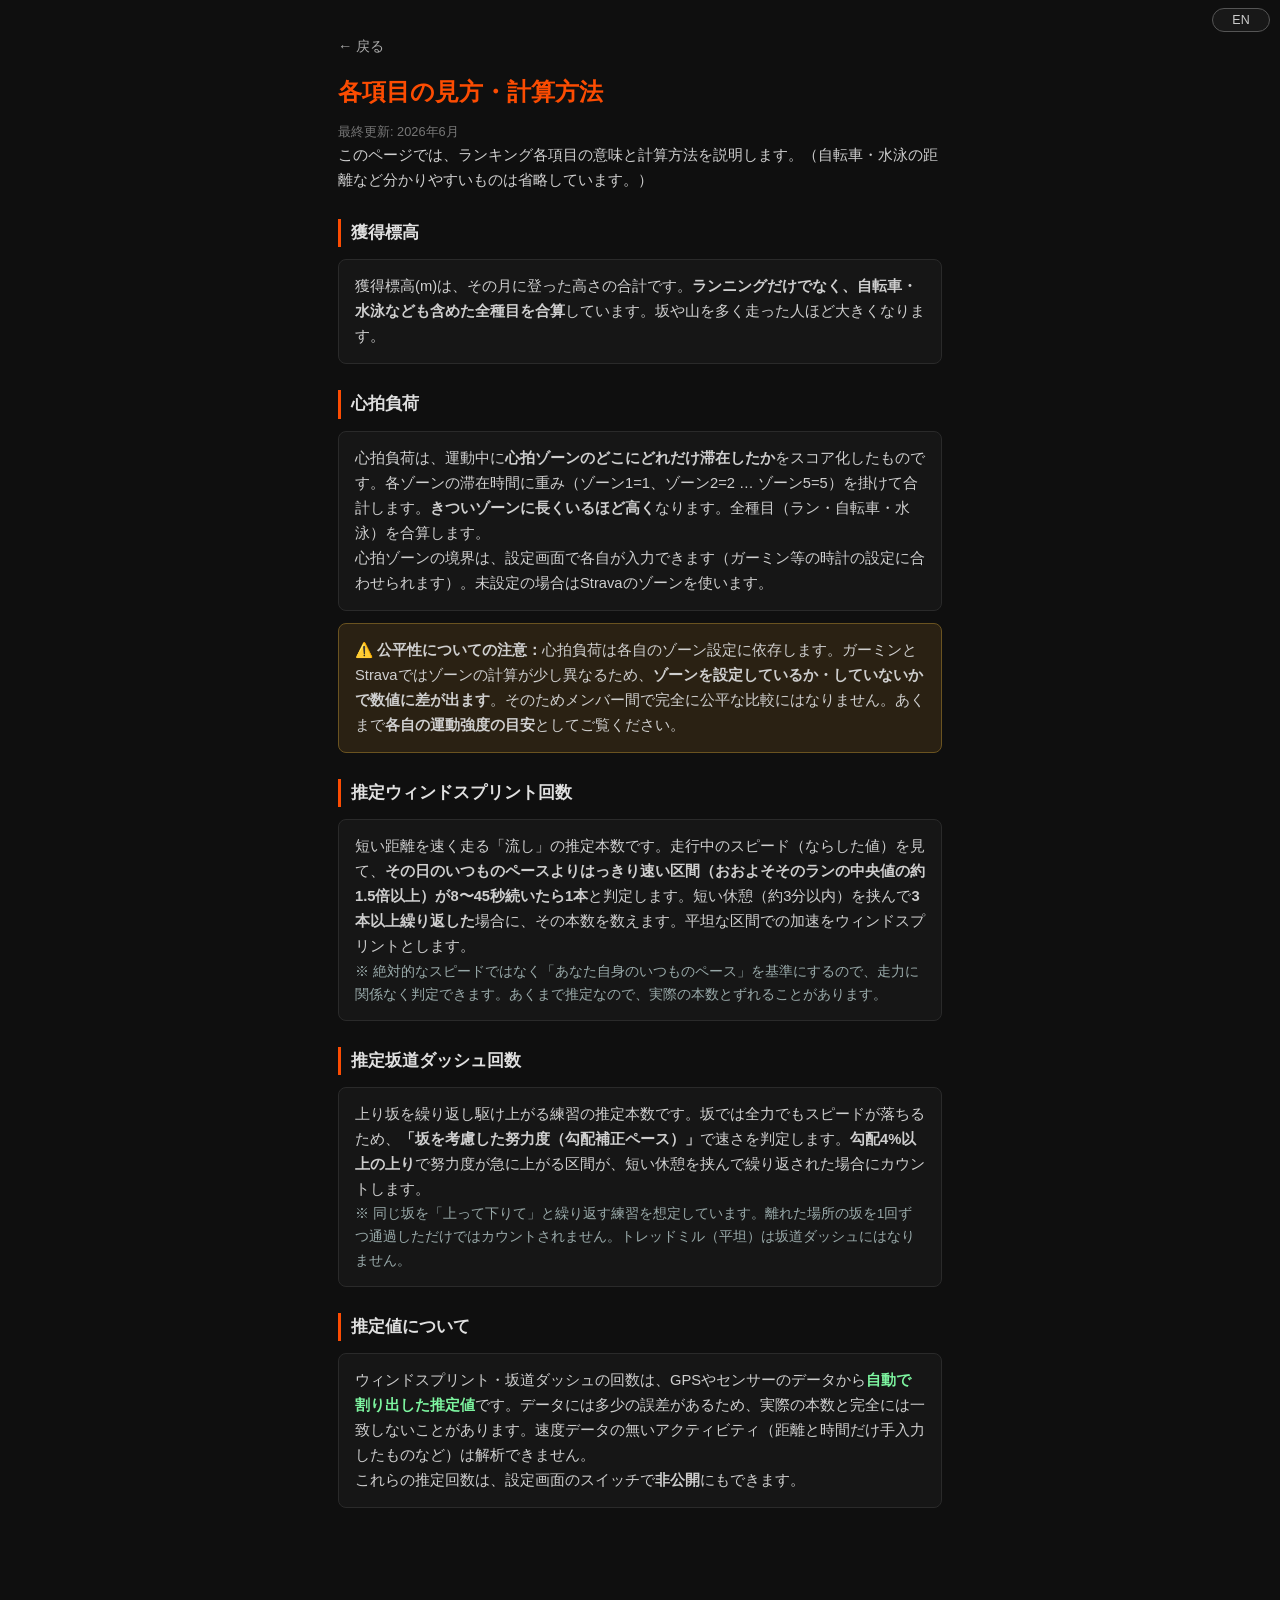
==== guide.html @ 1117c27f "各項目の説明ページ(guide.html)を追加・ランキング下にリンク設置 - guide.html新規: 獲得標高(自転車込み)/心拍負荷(計算法・ゾーン設定による差と公平性の注意)/推定WS回数・" ====
<!DOCTYPE html>
<html lang="ja">
<head>
  <meta charset="UTF-8">
  <meta name="viewport" content="width=device-width, initial-scale=1.0">
  <title>各項目の見方・計算方法 - Liberty Team Ranking</title>
  <link rel="stylesheet" href="style.css">
  <style>
    .guide-page { max-width: 640px; margin: 32px auto; padding: 0 18px 80px; line-height: 1.7; }
    .guide-page h2 { color: #fc4c02; margin-bottom: 8px; }
    .guide-page h3 { color: #e0e0e0; margin: 26px 0 8px; font-size: 1.05rem; border-left: 3px solid #fc4c02; padding-left: 10px; }
    .guide-page p, .guide-page li { color: #cfcfcf; font-size: 0.92rem; }
    .guide-page ul { margin: 6px 0 6px 20px; }
    .guide-page li { margin: 4px 0; }
    .guide-page .good { color: #7df5a0; font-weight: 600; }
    .guide-page .note { color: #9aa; font-size: 0.85rem; }
    .guide-page .box { background: #161616; border: 1px solid #2a2a2a; border-radius: 8px; padding: 14px 16px; margin: 12px 0; }
    .guide-page .warn { background: #2a2113; border: 1px solid #6a5320; border-radius: 8px; padding: 14px 16px; margin: 12px 0; color: #f5d98a; }
    .guide-page a { color: #fc4c02; }
    .guide-page .updated { color: #777; font-size: 0.8rem; margin-top: 6px; }
  </style>
</head>
<body>
  <button id="langToggle" class="lang-toggle">EN</button>
  <div class="guide-page">
    <button class="back-btn" onclick="history.back()" data-i18n="back">← 戻る</button>
    <h2 data-i18n="title">各項目の見方・計算方法</h2>
    <p class="updated" data-i18n="updated">最終更新: 2026年6月</p>
    <p data-i18n="intro">このページでは、ランキング各項目の意味と計算方法を説明します。（自転車・水泳の距離など分かりやすいものは省略しています。）</p>

    <h3 data-i18n="s1.title">獲得標高</h3>
    <div class="box">
      <p data-i18n="s1.p">獲得標高(m)は、その月に登った高さの合計です。<b>ランニングだけでなく、自転車・水泳なども含めた全種目を合算</b>しています。坂や山を多く走った人ほど大きくなります。</p>
    </div>

    <h3 data-i18n="s2.title">心拍負荷</h3>
    <div class="box">
      <p data-i18n="s2.p">心拍負荷は、運動中に<b>心拍ゾーンのどこにどれだけ滞在したか</b>をスコア化したものです。各ゾーンの滞在時間に重み（ゾーン1=1、ゾーン2=2 … ゾーン5=5）を掛けて合計します。<b>きついゾーンに長くいるほど高く</b>なります。全種目（ラン・自転車・水泳）を合算します。</p>
      <p data-i18n="s2.zone">心拍ゾーンの境界は、設定画面で各自が入力できます（ガーミン等の時計の設定に合わせられます）。未設定の場合はStravaのゾーンを使います。</p>
    </div>
    <div class="warn">
      <p data-i18n="s2.warn"><b>⚠️ 公平性についての注意：</b>心拍負荷は各自のゾーン設定に依存します。ガーミンとStravaではゾーンの計算が少し異なるため、<b>ゾーンを設定しているか・していないかで数値に差が出ます</b>。そのためメンバー間で完全に公平な比較にはなりません。あくまで<b>各自の運動強度の目安</b>としてご覧ください。</p>
    </div>

    <h3 data-i18n="s3.title">推定ウィンドスプリント回数</h3>
    <div class="box">
      <p data-i18n="s3.p">短い距離を速く走る「流し」の推定本数です。走行中のスピード（ならした値）を見て、<b>その日のいつものペースよりはっきり速い区間（おおよそそのランの中央値の約1.5倍以上）が8〜45秒続いたら1本</b>と判定します。短い休憩（約3分以内）を挟んで<b>3本以上繰り返した</b>場合に、その本数を数えます。平坦な区間での加速をウィンドスプリントとします。</p>
      <p class="note" data-i18n="s3.note">※ 絶対的なスピードではなく「あなた自身のいつものペース」を基準にするので、走力に関係なく判定できます。あくまで推定なので、実際の本数とずれることがあります。</p>
    </div>

    <h3 data-i18n="s4.title">推定坂道ダッシュ回数</h3>
    <div class="box">
      <p data-i18n="s4.p">上り坂を繰り返し駆け上がる練習の推定本数です。坂では全力でもスピードが落ちるため、<b>「坂を考慮した努力度（勾配補正ペース）」</b>で速さを判定します。<b>勾配4%以上の上り</b>で努力度が急に上がる区間が、短い休憩を挟んで繰り返された場合にカウントします。</p>
      <p class="note" data-i18n="s4.note">※ 同じ坂を「上って下りて」と繰り返す練習を想定しています。離れた場所の坂を1回ずつ通過しただけではカウントされません。トレッドミル（平坦）は坂道ダッシュにはなりません。</p>
    </div>

    <h3 data-i18n="s5.title">推定値について</h3>
    <div class="box">
      <p data-i18n="s5.p">ウィンドスプリント・坂道ダッシュの回数は、GPSやセンサーのデータから<span class="good">自動で割り出した推定値</span>です。データには多少の誤差があるため、実際の本数と完全には一致しないことがあります。速度データの無いアクティビティ（距離と時間だけ手入力したものなど）は解析できません。</p>
      <p data-i18n="s5.privacy">これらの推定回数は、設定画面のスイッチで<b>非公開</b>にもできます。</p>
    </div>
  </div>

  <script>
    const PI18N = {
      ja: {},
      en: {
        'back': '← Back',
        'title': 'How each metric is calculated',
        'updated': 'Last updated: June 2026',
        'intro': 'This page explains what each ranking column means and how it is calculated. (Self-explanatory items such as cycling/swimming distance are omitted.)',
        's1.title': 'Elevation gain',
        's1.p': 'Elevation gain (m) is the total height climbed during the month. It is the <b>combined total of all sports — not just running, but also cycling, swimming, etc.</b> The more hills or mountains you run, the higher it gets.',
        's2.title': 'Heart-rate load',
        's2.p': 'Heart-rate load scores <b>how long you spent in each heart-rate zone</b> during exercise. Time in each zone is multiplied by a weight (Zone 1 = 1, Zone 2 = 2 … Zone 5 = 5) and summed. <b>The longer you spend in harder zones, the higher it gets.</b> All sports (run, bike, swim) are combined.',
        's2.zone': 'Each member can enter their own heart-rate zone boundaries in Settings (to match their watch, e.g. Garmin). If not set, Strava’s zones are used.',
        's2.warn': '<b>⚠️ A note on fairness:</b> Heart-rate load depends on each person’s zone settings. Garmin and Strava compute zones slightly differently, so <b>the value differs depending on whether and how someone has set their zones</b>. It is therefore not a perfectly fair comparison between members — please treat it as a <b>rough indicator of your own effort</b>.',
        's3.title': 'Estimated wind-sprint count',
        's3.p': 'An estimate of how many short fast strides ("wind sprints") you did. Looking at your (smoothed) speed during a run, <b>a burst clearly faster than your usual pace that day (about 1.5× the run’s median speed) lasting 8–45 seconds counts as one rep</b>. If 3 or more such reps are repeated with short rests (within ~3 minutes), they are counted. Bursts on flat ground count as wind sprints.',
        's3.note': '※ It uses "your own usual pace" rather than an absolute speed, so it works regardless of running level. It is only an estimate and may differ from your actual count.',
        's4.title': 'Estimated hill-dash count',
        's4.p': 'An estimate of repeated hard uphill efforts. Because speed drops on hills even at full effort, we judge intensity using a <b>"grade-adjusted effort pace"</b>. A sharp rise in effort on an <b>uphill of 4% grade or more</b>, repeated with short rests, is counted.',
        's4.note': '※ This assumes a workout where you repeat the same hill (up, then down, then up…). Passing isolated hills once each is not counted. A treadmill (flat) does not count as a hill dash.',
        's5.title': 'About the estimates',
        's5.p': 'Wind-sprint and hill-dash counts are <span class="good">estimated automatically</span> from GPS and sensor data. Because the data has some noise, they may not exactly match your real count. Activities with no speed data (e.g. runs entered manually as distance and time only) cannot be analyzed.',
        's5.privacy': 'You can also set these estimated counts to <b>private</b> with a switch in Settings.'
      }
    };
    let lang = localStorage.getItem('lang') || 'ja';
    const jaDefault = {};
    function applyLang() {
      document.documentElement.lang = lang;
      document.querySelectorAll('[data-i18n]').forEach(el => {
        const key = el.dataset.i18n;
        if (lang === 'ja') {
          if (jaDefault[key] != null) el.innerHTML = jaDefault[key];
        } else if (PI18N.en[key] != null) {
          el.innerHTML = PI18N.en[key];
        }
      });
      document.getElementById('langToggle').textContent = lang === 'ja' ? 'EN' : '日本語';
    }
    document.querySelectorAll('[data-i18n]').forEach(el => { jaDefault[el.dataset.i18n] = el.innerHTML; });
    document.getElementById('langToggle').addEventListener('click', () => {
      lang = lang === 'ja' ? 'en' : 'ja';
      localStorage.setItem('lang', lang);
      applyLang();
    });
    applyLang();
  </script>
</body>
</html>
---- style.css ----
* { box-sizing: border-box; margin: 0; padding: 0; }

body {
  font-family: -apple-system, BlinkMacSystemFont, 'Segoe UI', sans-serif;
  background: #0f0f0f;
  color: #e0e0e0;
  min-height: 100vh;
}

header {
  background: #1a1a1a;
  padding: 12px 20px;
  display: flex;
  align-items: center;
  gap: 16px;
  flex-wrap: wrap;
  border-bottom: 1px solid #333;
}

header h1 {
  font-size: 1.3rem;
  color: #fc4c02;
  white-space: nowrap;
}

header h1.site-logo {
  margin: 0;
  line-height: 0;
}

.hdr-break { display: none; }

header h1.site-logo img {
  height: 56px;
  width: auto;
  display: block;
}

.header-controls {
  display: flex;
  align-items: center;
  gap: 12px;
  flex-wrap: wrap;
  flex: 1;
}

.month-nav {
  display: flex;
  align-items: center;
  gap: 8px;
}

.month-nav button {
  background: #333;
  border: none;
  color: #e0e0e0;
  padding: 4px 10px;
  border-radius: 4px;
  cursor: pointer;
}

.month-nav button:hover { background: #555; }

#currentMonth {
  font-size: 0.95rem;
  min-width: 80px;
  text-align: center;
}

.team-filter {
  display: flex;
  gap: 6px;
  flex-wrap: wrap;
}

.filter-btn {
  background: #333;
  border: 1px solid #555;
  color: #aaa;
  padding: 4px 10px;
  border-radius: 20px;
  cursor: pointer;
  font-size: 0.8rem;
  transition: all 0.2s;
  white-space: nowrap;
}

.filter-btn:hover { border-color: #fc4c02; color: #fc4c02; }
.filter-btn.active { background: #fc4c02; border-color: #fc4c02; color: #fff; }

.icon-btn {
  background: none;
  border: none;
  font-size: 1.3rem;
  cursor: pointer;
  padding: 4px;
  margin-left: auto;
}

.login-banner {
  background: #1e3a2f;
  border: 1px solid #2d6a4f;
  padding: 12px 20px;
  display: flex;
  align-items: center;
  gap: 12px;
  flex-wrap: wrap;
}

.login-banner button {
  background: #fc4c02;
  border: none;
  color: white;
  padding: 6px 16px;
  border-radius: 4px;
  cursor: pointer;
  font-size: 0.9rem;
}

/* Strava公式「Connect with Strava」ボタン（改変禁止のため画像をそのまま使用） */
.strava-connect-btn,
.login-banner .strava-connect-btn {
  background: none;
  border: none;
  padding: 0;
  cursor: pointer;
  display: inline-flex;
}
.strava-connect-btn img { height: 48px; display: block; }

/* Powered by Strava 表記（データ表示ページに必須） */
.strava-attribution { display: flex; flex-direction: column; align-items: center; gap: 8px; padding: 20px 0 70px; }
.strava-attribution img { height: 24px; opacity: 0.85; }
.privacy-footer-link { color: #888; font-size: 0.75rem; text-decoration: none; }
.privacy-footer-link:hover { color: #fc4c02; }

/* 接続前に取得情報を提示する注意書き */
.privacy-note {
  width: 100%;
  font-size: 0.8rem;
  color: #b9d4c6;
  line-height: 1.6;
  margin-top: 6px;
}
.privacy-note.privacy-note-dark { color: #999; margin-top: 14px; max-width: 420px; }
.privacy-note b { color: #e6f3ec; }
.privacy-note.privacy-note-dark b { color: #ccc; }
.privacy-note a { color: #fc4c02; white-space: nowrap; }

.table-wrapper {
  overflow-x: auto;
  padding: 0;
}

table {
  width: 100%;
  border-collapse: collapse;
  font-size: 0.88rem;
}

thead th {
  background: #1a1a1a;
  padding: 10px 12px;
  text-align: left;
  border-bottom: 2px solid #333;
  white-space: nowrap;
  color: #aaa;
  font-weight: 600;
}

thead th.sortable { cursor: pointer; user-select: none; }
thead th.sortable:hover { color: #fc4c02; }
thead th.active { color: #fc4c02; }
thead th.num { text-align: center; }

tbody tr {
  border-bottom: 1px solid #222;
  transition: background 0.15s;
}

tbody tr:hover { background: #1c1c1c; }

tbody td {
  padding: 9px 12px;
  vertical-align: middle;
}

.rank { font-weight: 700; color: #aaa; width: 32px; }
.rank-1 { color: #ffd700; }
.rank-2 { color: #c0c0c0; }
.rank-3 { color: #cd7f32; }

.nickname {
  cursor: pointer;
  color: #fc4c02;
  font-weight: 600;
  white-space: nowrap;
}
.nickname:hover { text-decoration: underline; }

.team-badge {
  display: inline-block;
  padding: 2px 8px;
  border-radius: 10px;
  font-size: 0.72rem;
  font-weight: 600;
  white-space: nowrap;
}

.team-3SHINE { background: #3a3416; color: #f5e07d; }
.team-SKY35 { background: #16323a; color: #7de0f5; }
.team-Be4 { background: #3a1a30; color: #f57db5; }
.team-liberty { background: #3a2a1a; color: #f5c07d; }
.team-リバティースタッフ { background: #2a3a1a; color: #d4f57d; }

.num { text-align: center; font-variant-numeric: tabular-nums; }
.tc { text-align: center; }
.private { color: #555; font-style: italic; }

.loading { text-align: center; padding: 40px; color: #555; }

/* 詳細モーダル */
.modal-overlay {
  display: none;
  position: fixed;
  inset: 0;
  background: rgba(0,0,0,0.7);
  z-index: 100;
  align-items: center;
  justify-content: center;
}
.modal-overlay.open { display: flex; }

.modal {
  background: #1a1a1a;
  border: 1px solid #333;
  border-radius: 8px;
  padding: 24px;
  max-width: 700px;
  width: 95%;
  max-height: 85vh;
  overflow-y: auto;
}

.modal h2 { margin-bottom: 16px; }

.modal-close {
  float: right;
  background: none;
  border: none;
  color: #aaa;
  font-size: 1.4rem;
  cursor: pointer;
}

.tabs {
  display: flex;
  gap: 8px;
  margin-bottom: 16px;
}

.tab-btn {
  background: #333;
  border: none;
  color: #aaa;
  padding: 6px 16px;
  border-radius: 4px;
  cursor: pointer;
}
.tab-btn.active { background: #fc4c02; color: #fff; }

.chart-tooltip {
  display: none;
  font-size: 0.8rem;
  margin-bottom: 10px;
  padding: 8px 10px;
  background: #111;
  border: 1px solid #333;
  border-radius: 4px;
  line-height: 1.6;
}
.chart-tooltip.show { display: block; }
.chart-tooltip .tz { display: inline-block; margin-right: 10px; font-weight: 600; }

.chart-container {
  display: flex;
  flex-direction: column;
  gap: 4px;
}

.chart-row {
  display: flex;
  align-items: center;
  gap: 8px;
  font-size: 0.8rem;
}

.chart-label { width: 52px; text-align: right; color: #aaa; }

.chart-bar-wrap {
  flex: 1;
  height: 22px;
  background: #111;
  border-radius: 3px;
  overflow: hidden;
  display: flex;
}

.bar-z1 { background: #2563eb; }
.bar-z2 { background: #0ea5e9; }
.bar-z3 { background: #22c55e; }
.bar-z4 { background: #f97316; }
.bar-z5 { background: #ef4444; }

.chart-value { width: 48px; color: #aaa; font-size: 0.8rem; }

/* 設定ページ */
.settings-container {
  max-width: 520px;
  margin: 32px auto;
  padding: 0 16px;
}

.settings-container h2 {
  margin-bottom: 20px;
  color: #fc4c02;
}

.form-group {
  margin-bottom: 16px;
}

.form-group label {
  display: block;
  margin-bottom: 6px;
  color: #aaa;
  font-size: 0.9rem;
}

.form-group input[type="text"],
.form-group input[type="number"],
.form-group select,
.form-group textarea {
  width: 100%;
  background: #222;
  border: 1px solid #444;
  color: #e0e0e0;
  padding: 8px 12px;
  border-radius: 4px;
  font-size: 0.95rem;
}

.form-group textarea { min-height: 70px; resize: vertical; }

.form-group input[type="text"]:focus,
.form-group input[type="number"]:focus,
.form-group select:focus,
.form-group textarea:focus {
  outline: none;
  border-color: #fc4c02;
}

.toggle-row {
  display: flex;
  justify-content: space-between;
  align-items: center;
  padding: 10px 0;
  border-bottom: 1px solid #222;
}

.toggle-label { font-size: 0.9rem; }

.toggle {
  position: relative;
  width: 44px;
  height: 24px;
}

.toggle input { opacity: 0; width: 0; height: 0; }

.toggle-slider {
  position: absolute;
  inset: 0;
  background: #444;
  border-radius: 24px;
  cursor: pointer;
  transition: 0.2s;
}

.toggle-slider:before {
  content: '';
  position: absolute;
  left: 3px;
  top: 3px;
  width: 18px;
  height: 18px;
  background: white;
  border-radius: 50%;
  transition: 0.2s;
}

.toggle input:checked + .toggle-slider { background: #fc4c02; }
.toggle input:checked + .toggle-slider:before { transform: translateX(20px); }
.toggle input:disabled + .toggle-slider { opacity: 0.4; cursor: not-allowed; }

.section-title {
  color: #aaa;
  font-size: 0.8rem;
  text-transform: uppercase;
  letter-spacing: 0.05em;
  margin: 24px 0 8px;
}

.save-btn {
  background: #fc4c02;
  border: none;
  color: white;
  padding: 10px 32px;
  border-radius: 4px;
  cursor: pointer;
  font-size: 1rem;
  margin-top: 24px;
  width: 100%;
}

.save-btn:hover { background: #e04400; }

.back-btn {
  background: none;
  border: none;
  color: #aaa;
  cursor: pointer;
  font-size: 0.9rem;
  margin-bottom: 16px;
  padding: 0;
}
.back-btn:hover { color: #e0e0e0; }

.logout-btn {
  background: none;
  border: 1px solid #555;
  color: #aaa;
  padding: 8px 22px;
  border-radius: 4px;
  cursor: pointer;
  font-size: 0.9rem;
}
.logout-btn:hover { border-color: #f57d7d; color: #f57d7d; }

.withdraw-btn {
  background: none;
  border: 1px solid #6a2d2d;
  color: #f57d7d;
  padding: 9px 22px;
  border-radius: 4px;
  cursor: pointer;
  font-size: 0.9rem;
}
.withdraw-btn:hover { background: #3a1a1a; border-color: #f57d7d; }
.withdraw-btn:disabled { opacity: 0.5; cursor: not-allowed; }

.alert {
  padding: 10px 14px;
  border-radius: 4px;
  margin-bottom: 16px;
  font-size: 0.9rem;
}
.alert-success { background: #1e3a2f; border: 1px solid #2d6a4f; color: #7df5a0; }
.alert-error { background: #3a1a1a; border: 1px solid #6a2d2d; color: #f57d7d; }

/* チャット（ひとこと掲示板） */
.chat-section {
  max-width: 760px;
  margin: 24px auto 60px;
  padding: 0 16px;
}
.chat-section h2 {
  font-size: 1.1rem;
  margin-bottom: 12px;
  color: #fc4c02;
}
.chat-messages {
  display: flex;
  flex-direction: column;
  gap: 8px;
  margin-bottom: 14px;
}
.chat-msg {
  background: #1a1a1a;
  border: 1px solid #2a2a2a;
  border-radius: 6px;
  padding: 8px 12px;
}
.chat-msg-head { display: flex; justify-content: space-between; margin-bottom: 4px; }
.chat-left { display: inline-flex; align-items: baseline; min-width: 0; }
.chat-name { font-weight: 600; color: #fc4c02; font-size: 0.85rem; }
.chat-team { font-size: 0.72rem; font-weight: 600; margin-left: 7px; white-space: nowrap; }
.chat-time { color: #666; font-size: 0.75rem; }
.chat-msg-body { font-size: 0.9rem; color: #e0e0e0; white-space: pre-wrap; word-break: break-word; }
.chat-empty { color: #555; font-size: 0.85rem; text-align: center; padding: 16px; }
.chat-input-row { display: flex; gap: 8px; }
.chat-input-row input {
  flex: 1;
  background: #222;
  border: 1px solid #444;
  color: #e0e0e0;
  padding: 8px 12px;
  border-radius: 4px;
  font-size: 0.9rem;
}
.chat-input-row input:focus { outline: none; border-color: #fc4c02; }
.chat-input-row button {
  background: #fc4c02;
  border: none;
  color: white;
  padding: 8px 18px;
  border-radius: 4px;
  cursor: pointer;
}
.chat-login-note { color: #666; font-size: 0.85rem; }
.chat-del {
  background: none;
  border: none;
  color: #888;
  font-size: 0.7rem;
  cursor: pointer;
  margin-left: 10px;
  text-decoration: underline;
}
.chat-del:hover { color: #f57d7d; }

/* リアクション */
.reaction-bar { display: flex; gap: 6px; margin-top: 6px; flex-wrap: wrap; }
.react-btn {
  background: #222; border: 1px solid #333; color: #ccc;
  border-radius: 14px; padding: 2px 9px; font-size: 0.85rem; cursor: pointer;
  display: inline-flex; align-items: center; gap: 4px; transition: all 0.15s;
}
.react-btn:hover { border-color: #fc4c02; }
.react-btn.mine { background: #3a2418; border-color: #fc4c02; }
.react-count { font-size: 0.78rem; color: #e0e0e0; font-weight: 600; }
.react-add {
  background: #222; border: 1px solid #333; color: #888;
  border-radius: 14px; padding: 2px 10px; font-size: 0.9rem; cursor: pointer; line-height: 1.3;
}
.react-add:hover { border-color: #fc4c02; color: #fc4c02; }
.react-picker { display: flex; gap: 6px; }

/* 投票 */
.poll-create-btn {
  background: #222; border: 1px solid #444; color: #ccc;
  padding: 7px 14px; border-radius: 4px; cursor: pointer; font-size: 0.85rem; margin-top: 8px;
}
.poll-create-btn:hover { border-color: #fc4c02; color: #fc4c02; }
.poll-form {
  margin-top: 10px; background: #161616; border: 1px solid #2a2a2a; border-radius: 6px; padding: 12px;
  display: flex; flex-direction: column; gap: 8px;
}
.poll-form input {
  background: #222; border: 1px solid #444; color: #e0e0e0; padding: 8px 10px; border-radius: 4px; font-size: 0.9rem;
}
.poll-form input:focus { outline: none; border-color: #fc4c02; }
#pollOptions { display: flex; flex-direction: column; gap: 6px; }
.poll-form-actions { display: flex; gap: 8px; flex-wrap: wrap; }
.poll-form-actions button {
  background: #fc4c02; border: none; color: #fff; padding: 7px 14px; border-radius: 4px; cursor: pointer; font-size: 0.85rem;
}
.poll-form-actions .poll-sub-btn { background: #333; color: #ccc; }
.poll-form-actions .poll-sub-btn:hover { background: #444; }

.poll-msg { border-color: #3a2a1a; }
.poll-tag { font-size: 0.72rem; color: #fc4c02; margin-left: 7px; font-weight: 600; white-space: nowrap; }
.poll-question { font-size: 0.95rem; font-weight: 600; color: #e0e0e0; margin: 6px 0 8px; white-space: pre-wrap; word-break: break-word; }
.poll-options { display: flex; flex-direction: column; gap: 6px; }
.poll-opt {
  position: relative; background: #1f1f1f; border: 1px solid #333; border-radius: 5px;
  padding: 8px 10px; cursor: pointer; overflow: hidden; user-select: none;
}
.poll-opt:hover { border-color: #fc4c02; }
.poll-opt.voted { border-color: #fc4c02; }
.poll-opt-fill { position: absolute; left: 0; top: 0; bottom: 0; background: rgba(252,76,2,0.18); transition: width 0.3s; z-index: 0; }
.poll-opt-label { position: relative; z-index: 1; font-size: 0.9rem; }
.poll-opt-count { position: relative; z-index: 1; float: right; font-size: 0.8rem; color: #aaa; }
.poll-voters { display: none; position: relative; z-index: 1; margin-top: 6px; font-size: 0.78rem; color: #f5c07d; word-break: break-word; }
.poll-voters.show { display: block; }
.poll-hint { font-size: 0.72rem; color: #666; margin-top: 6px; }

/* スマホ対応 */
.mobile-team { display: none; }

@media (max-width: 600px) {
  header { flex-wrap: wrap; align-items: center; gap: 8px 10px; padding: 8px 10px; }
  header { gap: 6px 8px; }
  header h1 { font-size: 0.9rem; white-space: nowrap; order: 1; }
  header h1.site-logo img { height: 24px; }
  .header-controls { display: contents; }
  .month-nav { order: 2; }
  .month-nav button { padding: 3px 6px; }
  #currentMonth { font-size: 0.78rem; min-width: auto; }
  #langToggle { padding: 3px 7px; min-width: 42px; font-size: 0.72rem; }
  .hdr-break { display: block; flex-basis: 100%; width: 100%; height: 0; order: 4; }
  .team-filter { order: 5; flex: 1 1 0; min-width: 0; flex-wrap: nowrap; overflow-x: auto; padding-bottom: 4px; gap: 4px; }
  header #settingsBtn { order: 3; padding: 2px; font-size: 1rem; margin-left: 2px; margin-right: 0; flex-shrink: 0; }
  .filter-btn { flex-shrink: 0; font-size: 0.62rem; padding: 3px 7px; white-space: nowrap; }
  table { font-size: 11px; }
  thead th, tbody td { padding: 7px 3px; }
  thead th { white-space: normal; }
  thead th:nth-child(3), tbody td:nth-child(3),
  thead th:nth-child(4), tbody td:nth-child(4),
  thead th:nth-child(11), tbody td:nth-child(11),
  thead th:nth-child(12), tbody td:nth-child(12),
  thead th:nth-child(13), tbody td:nth-child(13) { display: none; }
  .mobile-team { display: block; margin-top: 3px; }
  .mobile-team .team-badge { font-size: 10px; padding: 1px 5px; }
}

.detail-grid { display: grid; grid-template-columns: repeat(auto-fit, minmax(78px, 1fr)); gap: 8px; margin: 12px 0; }
.detail-grid > div { background: #222; border-radius: 6px; padding: 6px 9px; }
.detail-grid span { display: block; color: #888; font-size: 0.72rem; }
.detail-grid b { color: #e0e0e0; font-weight: 500; font-size: 0.95rem; }
.detail-row { font-size: 0.85rem; color: #bbb; margin: 5px 0; }
.detail-row span { color: #888; }
.detail-meta { margin: 4px 0 0; }

.password-gate {
  display: none;
  position: fixed;
  inset: 0;
  background: #0f0f0f;
  z-index: 200;
  align-items: center;
  justify-content: center;
  padding: 20px;
}
.password-box { text-align: center; max-width: 320px; width: 100%; }
.password-box h2 { color: #fc4c02; margin-bottom: 12px; }
.password-box > p { color: #aaa; font-size: 0.9rem; margin-bottom: 16px; }
.password-box input {
  width: 100%; background: #222; border: 1px solid #444; color: #e0e0e0;
  padding: 10px 12px; border-radius: 4px; font-size: 1rem; margin-bottom: 12px;
}
.password-box button {
  background: #fc4c02; border: none; color: white; padding: 10px 32px;
  border-radius: 4px; cursor: pointer; font-size: 1rem; width: 100%;
}
.password-error { color: #f57d7d; display: none; margin-top: 12px; font-size: 0.9rem; }

.admin-del {
  background: none;
  border: none;
  color: #f57d7d;
  font-size: 0.95rem;
  cursor: pointer;
  margin-left: 6px;
  font-weight: 500;
}
.admin-del:hover { color: #ff3333; }

/* 言語トグル（右上・固定） */
.lang-toggle {
  position: fixed; top: 8px; right: 10px; z-index: 250;
  background: rgba(26, 26, 26, 0.92); border: 1px solid #555; color: #ccc;
  padding: 4px 12px; border-radius: 14px; cursor: pointer; font-size: 0.78rem;
}
.lang-toggle:hover { border-color: #fc4c02; color: #fc4c02; }
/* 言語トグルと設定ボタンが重ならないように余白を確保 */
#settingsBtn { margin-right: 70px; }
.lang-toggle { min-width: 58px; text-align: center; }

/* 同意ゲート（初回のみ表示・接続前の同意） */
.consent-gate {
  display: none; position: fixed; inset: 0; background: #0f0f0f; z-index: 190;
  align-items: center; justify-content: center; padding: 20px; overflow-y: auto;
}
.consent-box {
  max-width: 460px; width: 100%; background: #1a1a1a; border: 1px solid #333;
  border-radius: 10px; padding: 24px;
}
.consent-box h2 { color: #fc4c02; margin-bottom: 10px; font-size: 1.2rem; }
.consent-intro { color: #ccc; font-size: 0.9rem; margin-bottom: 16px; line-height: 1.6; }
.consent-check {
  display: flex; gap: 10px; align-items: flex-start; margin-bottom: 14px;
  font-size: 0.85rem; color: #ddd; line-height: 1.55; cursor: pointer;
}
.consent-check input { margin-top: 3px; width: 18px; height: 18px; flex-shrink: 0; accent-color: #fc4c02; cursor: pointer; }
.consent-agree {
  width: 100%; background: #fc4c02; border: none; color: #fff;
  padding: 12px; border-radius: 6px; font-size: 1rem; cursor: pointer; margin-top: 4px;
}
.consent-agree:disabled { background: #444; color: #888; cursor: not-allowed; }
.consent-detail-link { text-align: center; margin-top: 12px; }
.consent-detail-link a { color: #fc4c02; font-size: 0.82rem; }

/* Strava APIレート制限の目安表示（右下・控えめ） */
.rate-limit-indicator {
  position: fixed;
  right: 10px;
  bottom: 8px;
  font-size: 0.68rem;
  color: #666;
  background: rgba(15, 15, 15, 0.7);
  padding: 2px 8px;
  border-radius: 4px;
  pointer-events: none;
  z-index: 50;
}
@media (max-width: 600px) {
  .rate-limit-indicator { font-size: 0.6rem; right: 6px; bottom: 6px; }
}
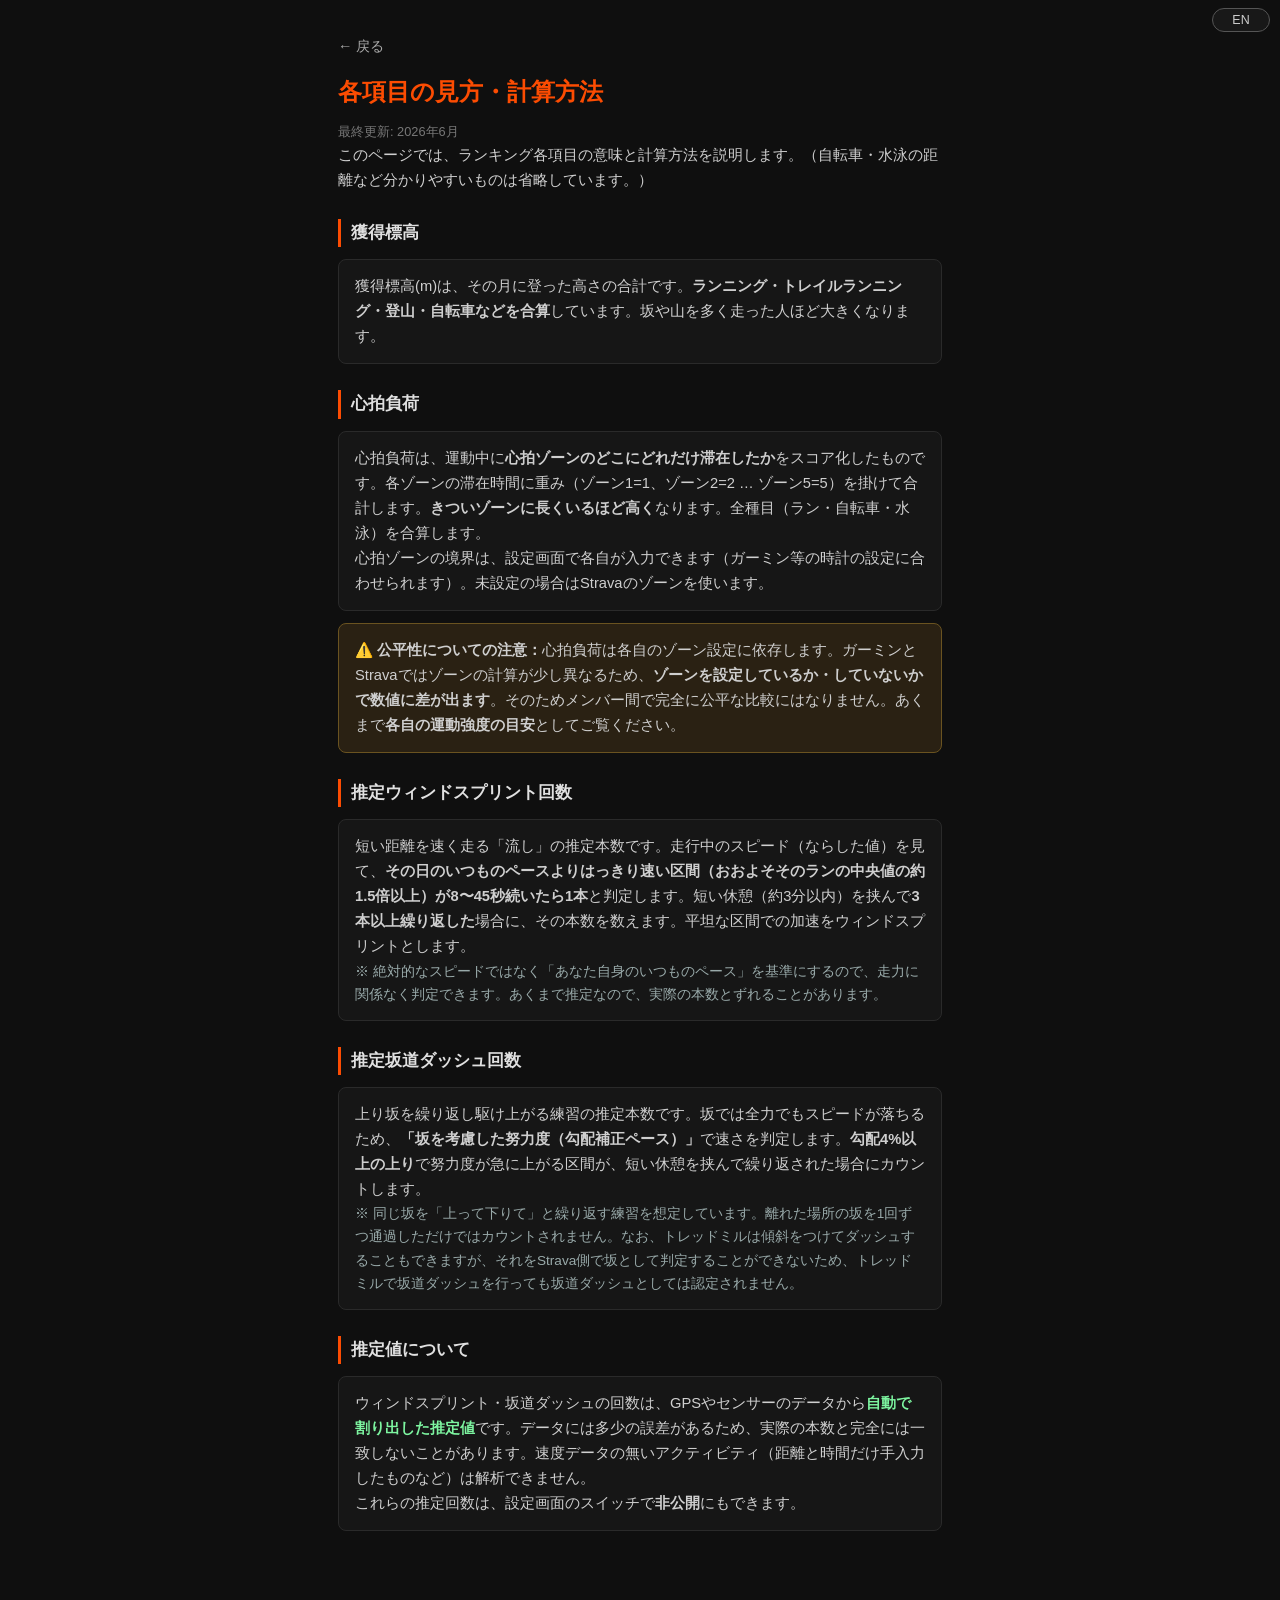
==== commit a506699e: "説明ページ: 獲得標高の説明から水泳を除外・トレッドミルの坂道ダッシュ注記を明確化 - 獲得標高=ランニング/トレイル/登山/自転車の合算（水泳は標高に影響しないため除外） - トレッドミルは傾斜ダッ" ====
--- a/guide.html
+++ b/guide.html
@@ -30,7 +30,7 @@
 
     <h3 data-i18n="s1.title">獲得標高</h3>
     <div class="box">
-      <p data-i18n="s1.p">獲得標高(m)は、その月に登った高さの合計です。<b>ランニングだけでなく、自転車・水泳なども含めた全種目を合算</b>しています。坂や山を多く走った人ほど大きくなります。</p>
+      <p data-i18n="s1.p">獲得標高(m)は、その月に登った高さの合計です。<b>ランニング・トレイルランニング・登山・自転車などを合算</b>しています。坂や山を多く走った人ほど大きくなります。</p>
     </div>
 
     <h3 data-i18n="s2.title">心拍負荷</h3>
@@ -51,7 +51,7 @@
     <h3 data-i18n="s4.title">推定坂道ダッシュ回数</h3>
     <div class="box">
       <p data-i18n="s4.p">上り坂を繰り返し駆け上がる練習の推定本数です。坂では全力でもスピードが落ちるため、<b>「坂を考慮した努力度（勾配補正ペース）」</b>で速さを判定します。<b>勾配4%以上の上り</b>で努力度が急に上がる区間が、短い休憩を挟んで繰り返された場合にカウントします。</p>
-      <p class="note" data-i18n="s4.note">※ 同じ坂を「上って下りて」と繰り返す練習を想定しています。離れた場所の坂を1回ずつ通過しただけではカウントされません。トレッドミル（平坦）は坂道ダッシュにはなりません。</p>
+      <p class="note" data-i18n="s4.note">※ 同じ坂を「上って下りて」と繰り返す練習を想定しています。離れた場所の坂を1回ずつ通過しただけではカウントされません。なお、トレッドミルは傾斜をつけてダッシュすることもできますが、それをStrava側で坂として判定することができないため、トレッドミルで坂道ダッシュを行っても坂道ダッシュとしては認定されません。</p>
     </div>
 
     <h3 data-i18n="s5.title">推定値について</h3>
@@ -70,7 +70,7 @@
         'updated': 'Last updated: June 2026',
         'intro': 'This page explains what each ranking column means and how it is calculated. (Self-explanatory items such as cycling/swimming distance are omitted.)',
         's1.title': 'Elevation gain',
-        's1.p': 'Elevation gain (m) is the total height climbed during the month. It is the <b>combined total of all sports — not just running, but also cycling, swimming, etc.</b> The more hills or mountains you run, the higher it gets.',
+        's1.p': 'Elevation gain (m) is the total height climbed during the month. It is the <b>combined total of running, trail running, hiking, cycling, and so on.</b> The more hills or mountains you run, the higher it gets.',
         's2.title': 'Heart-rate load',
         's2.p': 'Heart-rate load scores <b>how long you spent in each heart-rate zone</b> during exercise. Time in each zone is multiplied by a weight (Zone 1 = 1, Zone 2 = 2 … Zone 5 = 5) and summed. <b>The longer you spend in harder zones, the higher it gets.</b> All sports (run, bike, swim) are combined.',
         's2.zone': 'Each member can enter their own heart-rate zone boundaries in Settings (to match their watch, e.g. Garmin). If not set, Strava’s zones are used.',
@@ -80,7 +80,7 @@
         's3.note': '※ It uses "your own usual pace" rather than an absolute speed, so it works regardless of running level. It is only an estimate and may differ from your actual count.',
         's4.title': 'Estimated hill-dash count',
         's4.p': 'An estimate of repeated hard uphill efforts. Because speed drops on hills even at full effort, we judge intensity using a <b>"grade-adjusted effort pace"</b>. A sharp rise in effort on an <b>uphill of 4% grade or more</b>, repeated with short rests, is counted.',
-        's4.note': '※ This assumes a workout where you repeat the same hill (up, then down, then up…). Passing isolated hills once each is not counted. A treadmill (flat) does not count as a hill dash.',
+        's4.note': '※ This assumes a workout where you repeat the same hill (up, then down, then up…). Passing isolated hills once each is not counted. Note: you can set an incline on a treadmill and run hard, but Strava cannot detect that as a hill, so hill dashes done on a treadmill will not be recognized as hill dashes.',
         's5.title': 'About the estimates',
         's5.p': 'Wind-sprint and hill-dash counts are <span class="good">estimated automatically</span> from GPS and sensor data. Because the data has some noise, they may not exactly match your real count. Activities with no speed data (e.g. runs entered manually as distance and time only) cannot be analyzed.',
         's5.privacy': 'You can also set these estimated counts to <b>private</b> with a switch in Settings.'
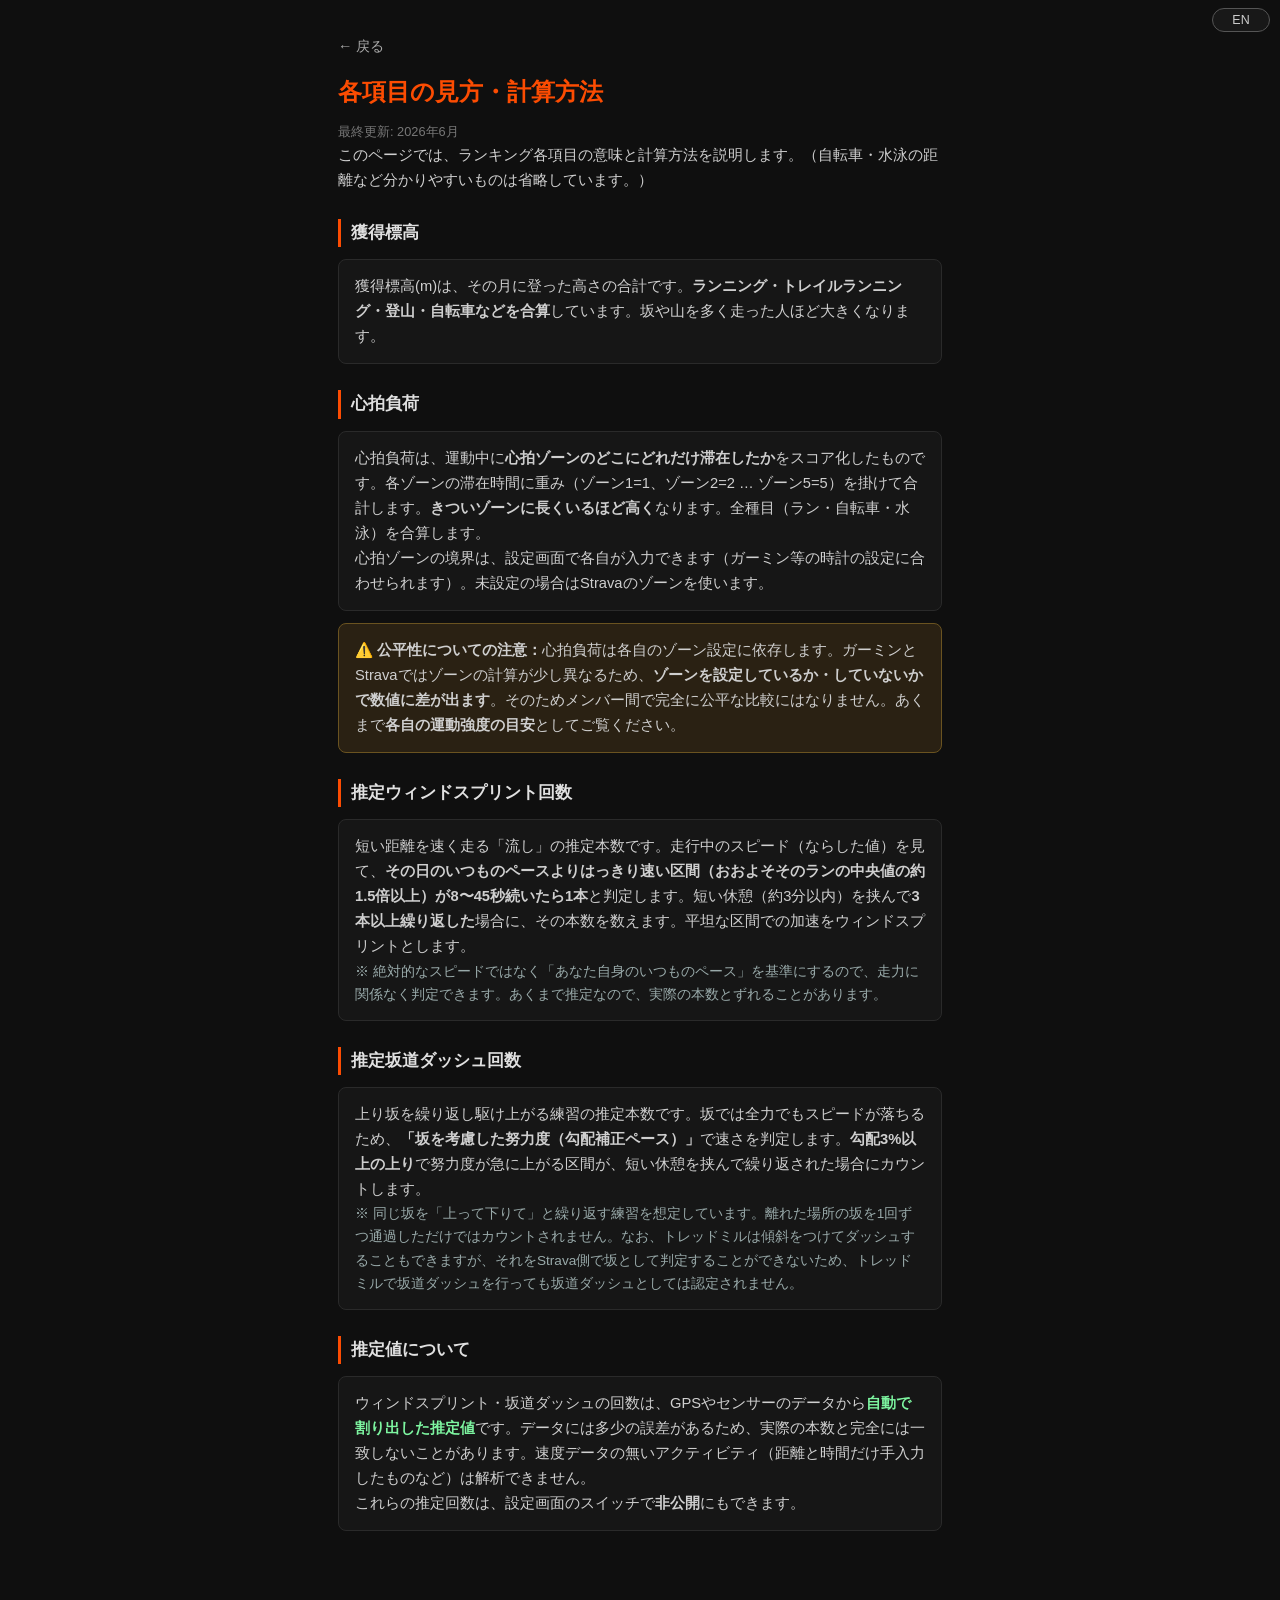
==== commit 5dca6660: "掲示板を新着が上に表示＋説明ページの坂道しきい値を3%に更新 - 掲示板の並びを新しい順（新着が一番上）に変更 - 各項目の説明ページ: 坂道ダッシュの勾配しきい値を4%→3%に更新（日英）  Co-" ====
--- a/guide.html
+++ b/guide.html
@@ -50,7 +50,7 @@
 
     <h3 data-i18n="s4.title">推定坂道ダッシュ回数</h3>
     <div class="box">
-      <p data-i18n="s4.p">上り坂を繰り返し駆け上がる練習の推定本数です。坂では全力でもスピードが落ちるため、<b>「坂を考慮した努力度（勾配補正ペース）」</b>で速さを判定します。<b>勾配4%以上の上り</b>で努力度が急に上がる区間が、短い休憩を挟んで繰り返された場合にカウントします。</p>
+      <p data-i18n="s4.p">上り坂を繰り返し駆け上がる練習の推定本数です。坂では全力でもスピードが落ちるため、<b>「坂を考慮した努力度（勾配補正ペース）」</b>で速さを判定します。<b>勾配3%以上の上り</b>で努力度が急に上がる区間が、短い休憩を挟んで繰り返された場合にカウントします。</p>
       <p class="note" data-i18n="s4.note">※ 同じ坂を「上って下りて」と繰り返す練習を想定しています。離れた場所の坂を1回ずつ通過しただけではカウントされません。なお、トレッドミルは傾斜をつけてダッシュすることもできますが、それをStrava側で坂として判定することができないため、トレッドミルで坂道ダッシュを行っても坂道ダッシュとしては認定されません。</p>
     </div>
 
@@ -79,7 +79,7 @@
         's3.p': 'An estimate of how many short fast strides ("wind sprints") you did. Looking at your (smoothed) speed during a run, <b>a burst clearly faster than your usual pace that day (about 1.5× the run’s median speed) lasting 8–45 seconds counts as one rep</b>. If 3 or more such reps are repeated with short rests (within ~3 minutes), they are counted. Bursts on flat ground count as wind sprints.',
         's3.note': '※ It uses "your own usual pace" rather than an absolute speed, so it works regardless of running level. It is only an estimate and may differ from your actual count.',
         's4.title': 'Estimated hill-dash count',
-        's4.p': 'An estimate of repeated hard uphill efforts. Because speed drops on hills even at full effort, we judge intensity using a <b>"grade-adjusted effort pace"</b>. A sharp rise in effort on an <b>uphill of 4% grade or more</b>, repeated with short rests, is counted.',
+        's4.p': 'An estimate of repeated hard uphill efforts. Because speed drops on hills even at full effort, we judge intensity using a <b>"grade-adjusted effort pace"</b>. A sharp rise in effort on an <b>uphill of 3% grade or more</b>, repeated with short rests, is counted.',
         's4.note': '※ This assumes a workout where you repeat the same hill (up, then down, then up…). Passing isolated hills once each is not counted. Note: you can set an incline on a treadmill and run hard, but Strava cannot detect that as a hill, so hill dashes done on a treadmill will not be recognized as hill dashes.',
         's5.title': 'About the estimates',
         's5.p': 'Wind-sprint and hill-dash counts are <span class="good">estimated automatically</span> from GPS and sensor data. Because the data has some noise, they may not exactly match your real count. Activities with no speed data (e.g. runs entered manually as distance and time only) cannot be analyzed.',
--- a/style.css
+++ b/style.css
@@ -491,6 +491,17 @@
   border-radius: 6px;
   padding: 8px 12px;
 }
+/* 返信（YouTube風スレッド・1階層） */
+.reply-section { margin-top: 6px; }
+.reply-toggle { background: none; border: none; color: #8ab4f8; font-size: 0.8rem; cursor: pointer; padding: 2px 0; }
+.reply-toggle:hover { text-decoration: underline; }
+.reply-caret { font-size: 0.7rem; }
+.reply-area { margin: 6px 0 0 12px; border-left: 2px solid #2a2a2a; padding-left: 10px; }
+.chat-msg.chat-reply { background: #141414; margin-bottom: 6px; padding: 7px 10px; }
+.reply-input-row { display: flex; gap: 6px; margin-top: 6px; }
+.reply-input { flex: 1; min-width: 0; background: #1a1a1a; border: 1px solid #333; border-radius: 6px; color: #eee; padding: 6px 8px; font-size: 0.85rem; }
+.reply-send { background: #fc4c02; border: none; color: #fff; border-radius: 6px; padding: 6px 12px; font-size: 0.85rem; cursor: pointer; white-space: nowrap; }
+
 .chat-msg-head { display: flex; justify-content: space-between; margin-bottom: 4px; }
 .chat-left { display: inline-flex; align-items: baseline; min-width: 0; }
 .chat-name { font-weight: 600; color: #fc4c02; font-size: 0.85rem; }
@@ -607,9 +618,11 @@
   thead th { white-space: normal; }
   thead th:nth-child(3), tbody td:nth-child(3),
   thead th:nth-child(4), tbody td:nth-child(4),
-  thead th:nth-child(11), tbody td:nth-child(11),
-  thead th:nth-child(12), tbody td:nth-child(12),
-  thead th:nth-child(13), tbody td:nth-child(13) { display: none; }
+  thead th:nth-child(6), tbody td:nth-child(6),
+  thead th:nth-child(7), tbody td:nth-child(7),
+  thead th:nth-child(13), tbody td:nth-child(13),
+  thead th:nth-child(14), tbody td:nth-child(14),
+  thead th:nth-child(15), tbody td:nth-child(15) { display: none; }
   .mobile-team { display: block; margin-top: 3px; }
   .mobile-team .team-badge { font-size: 10px; padding: 1px 5px; }
 }
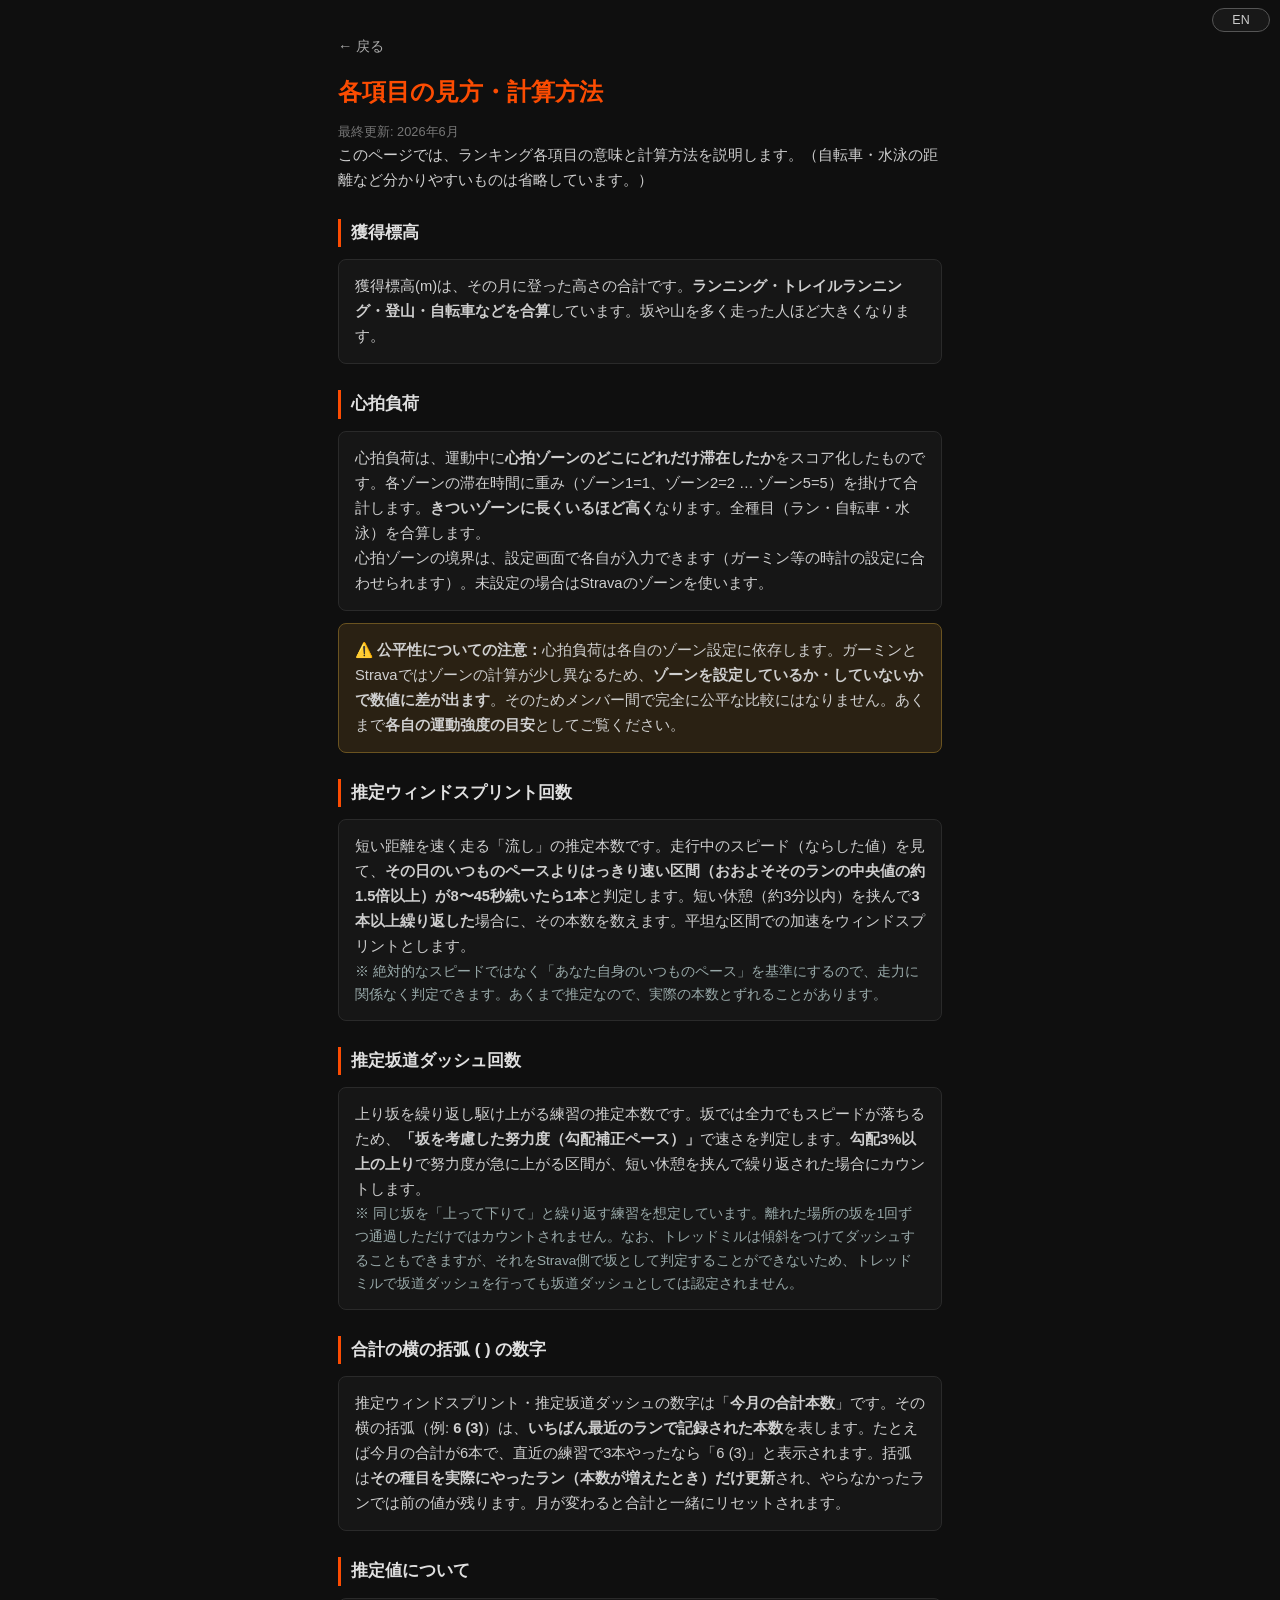
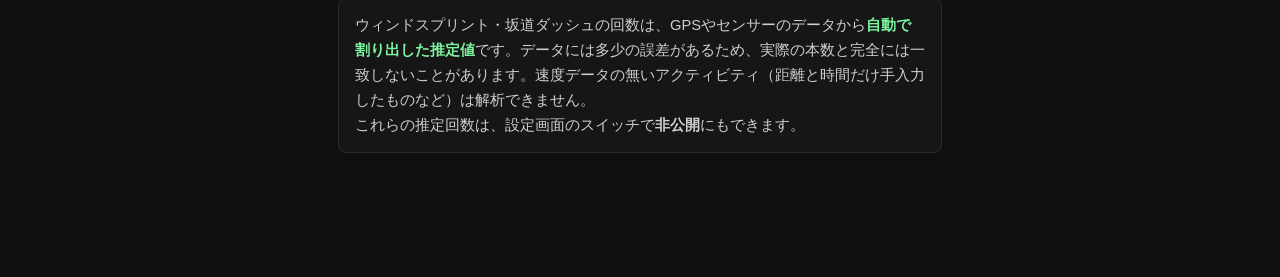
==== commit 8fb949d5: "ガイドに「合計の横の括弧(N)＝最新ラン本数」の説明を追加（日英） 推定WS・坂道の合計の横に出る括弧の意味（最新ランの本数・増えた時だけ更新・ 月でリセット）を説明するセクションs6を追加。  Co" ====
--- a/guide.html
+++ b/guide.html
@@ -54,6 +54,11 @@
       <p class="note" data-i18n="s4.note">※ 同じ坂を「上って下りて」と繰り返す練習を想定しています。離れた場所の坂を1回ずつ通過しただけではカウントされません。なお、トレッドミルは傾斜をつけてダッシュすることもできますが、それをStrava側で坂として判定することができないため、トレッドミルで坂道ダッシュを行っても坂道ダッシュとしては認定されません。</p>
     </div>
 
+    <h3 data-i18n="s6.title">合計の横の括弧 ( ) の数字</h3>
+    <div class="box">
+      <p data-i18n="s6.p">推定ウィンドスプリント・推定坂道ダッシュの数字は「<b>今月の合計本数</b>」です。その横の括弧（例: <b>6 (3)</b>）は、<b>いちばん最近のランで記録された本数</b>を表します。たとえば今月の合計が6本で、直近の練習で3本やったなら「6 (3)」と表示されます。括弧は<b>その種目を実際にやったラン（本数が増えたとき）だけ更新</b>され、やらなかったランでは前の値が残ります。月が変わると合計と一緒にリセットされます。</p>
+    </div>
+
     <h3 data-i18n="s5.title">推定値について</h3>
     <div class="box">
       <p data-i18n="s5.p">ウィンドスプリント・坂道ダッシュの回数は、GPSやセンサーのデータから<span class="good">自動で割り出した推定値</span>です。データには多少の誤差があるため、実際の本数と完全には一致しないことがあります。速度データの無いアクティビティ（距離と時間だけ手入力したものなど）は解析できません。</p>
@@ -83,7 +88,9 @@
         's4.note': '※ This assumes a workout where you repeat the same hill (up, then down, then up…). Passing isolated hills once each is not counted. Note: you can set an incline on a treadmill and run hard, but Strava cannot detect that as a hill, so hill dashes done on a treadmill will not be recognized as hill dashes.',
         's5.title': 'About the estimates',
         's5.p': 'Wind-sprint and hill-dash counts are <span class="good">estimated automatically</span> from GPS and sensor data. Because the data has some noise, they may not exactly match your real count. Activities with no speed data (e.g. runs entered manually as distance and time only) cannot be analyzed.',
-        's5.privacy': 'You can also set these estimated counts to <b>private</b> with a switch in Settings.'
+        's5.privacy': 'You can also set these estimated counts to <b>private</b> with a switch in Settings.',
+        's6.title': 'The number in parentheses ( )',
+        's6.p': 'The estimated wind-sprint and hill-dash numbers are your <b>monthly total</b>. The number in parentheses next to it (e.g. <b>6 (3)</b>) is the count from your <b>most recent run</b>. For example, if your monthly total is 6 and you did 3 in your latest session, it shows "6 (3)". The parentheses update <b>only on runs where you actually did that drill (when the count increased)</b>; runs without it keep the previous value. They reset together with the total at the start of each month.'
       }
     };
     let lang = localStorage.getItem('lang') || 'ja';
--- a/style.css
+++ b/style.css
@@ -469,6 +469,9 @@
 .alert-error { background: #3a1a1a; border: 1px solid #6a2d2d; color: #f57d7d; }
 
 /* チャット（ひとこと掲示板） */
+/* 推定本数の「最新ラン本数」括弧（例: 6 (3)） */
+.drill-latest { color: #fc4c02; font-size: 0.85em; font-weight: 600; }
+
 .chat-section {
   max-width: 760px;
   margin: 24px auto 60px;
@@ -483,7 +486,7 @@
   display: flex;
   flex-direction: column;
   gap: 8px;
-  margin-bottom: 14px;
+  margin-top: 14px;
 }
 .chat-msg {
   background: #1a1a1a;
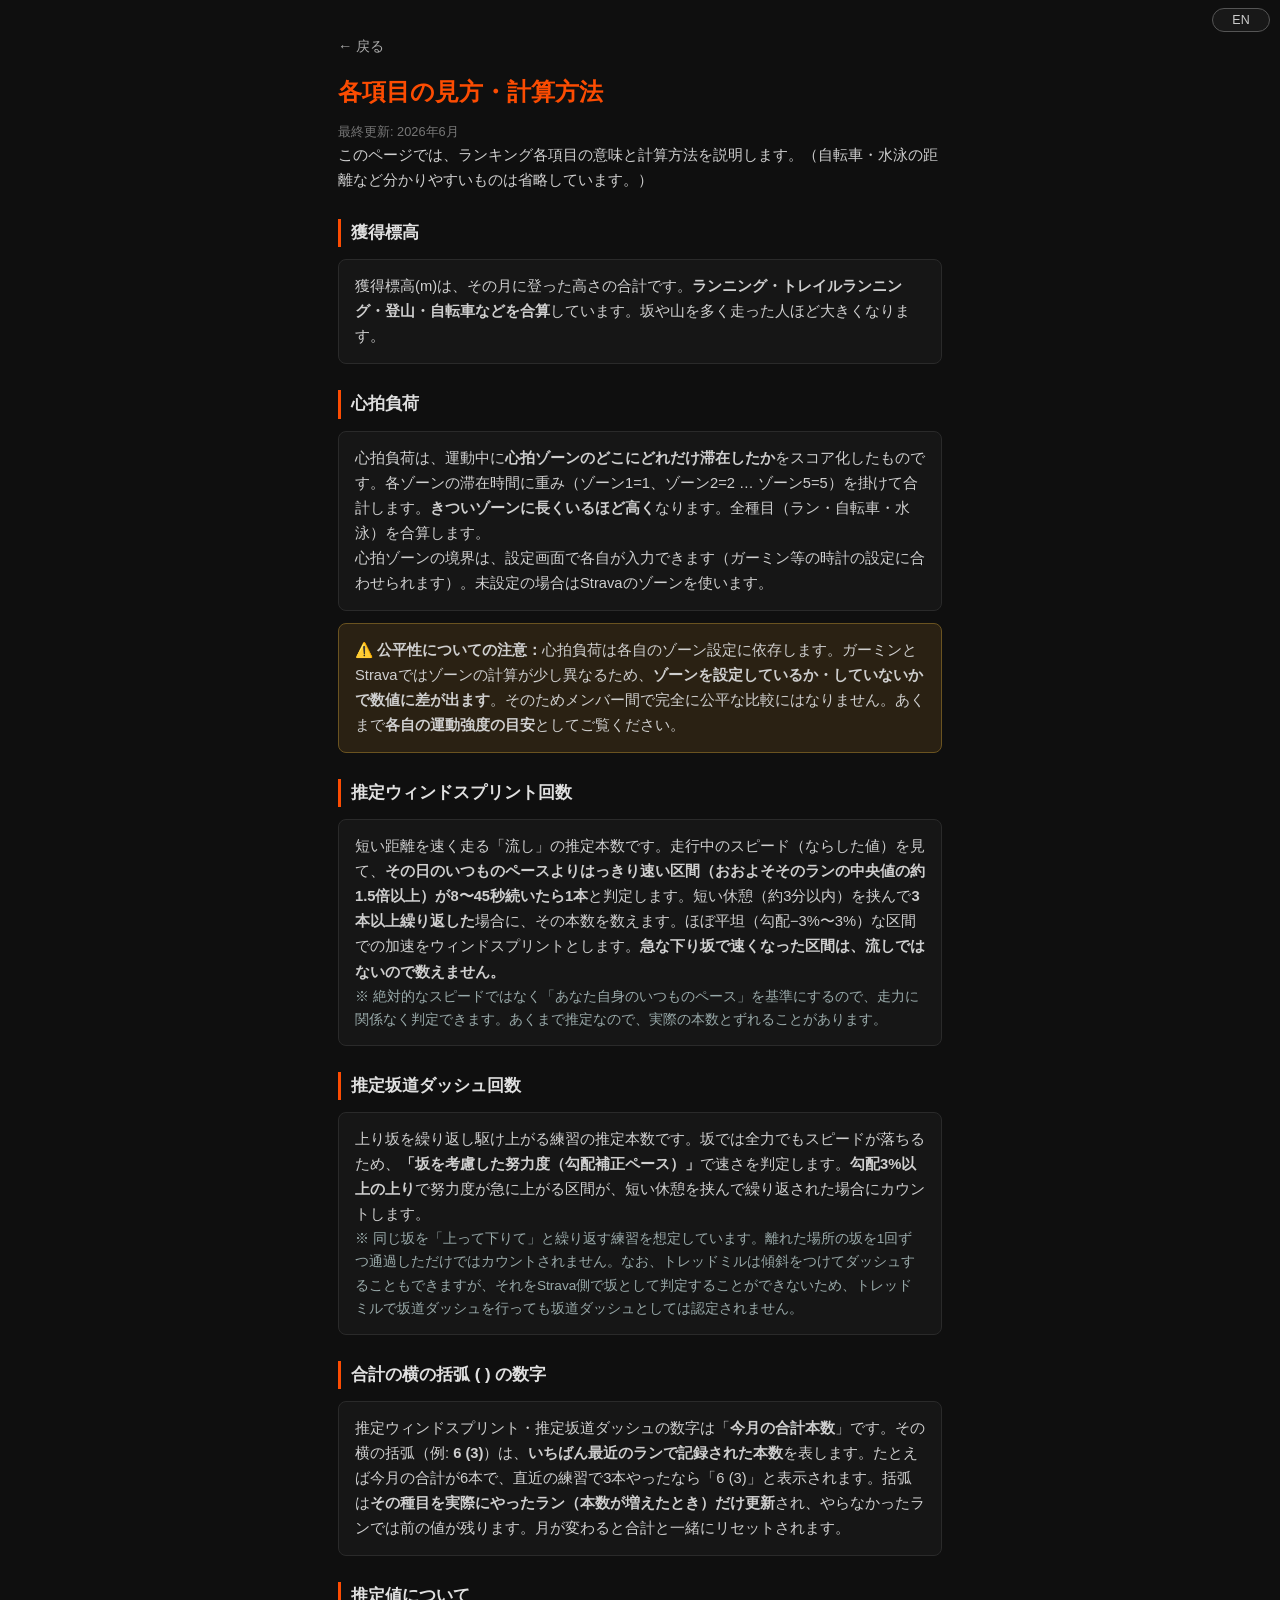
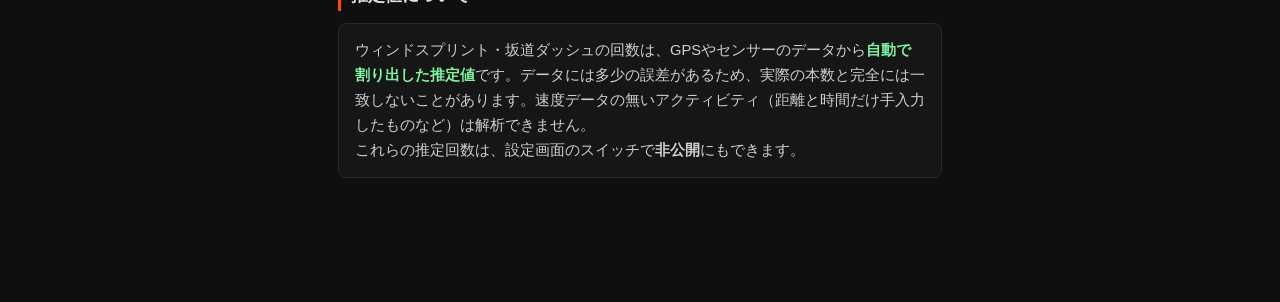
==== commit a9e01397: "ガイドのWS説明に「急な下りは数えない」を明記（日英） Co-Authored-By: Claude Opus 4.8 <noreply@anthropic.com>" ====
--- a/guide.html
+++ b/guide.html
@@ -44,7 +44,7 @@
 
     <h3 data-i18n="s3.title">推定ウィンドスプリント回数</h3>
     <div class="box">
-      <p data-i18n="s3.p">短い距離を速く走る「流し」の推定本数です。走行中のスピード（ならした値）を見て、<b>その日のいつものペースよりはっきり速い区間（おおよそそのランの中央値の約1.5倍以上）が8〜45秒続いたら1本</b>と判定します。短い休憩（約3分以内）を挟んで<b>3本以上繰り返した</b>場合に、その本数を数えます。平坦な区間での加速をウィンドスプリントとします。</p>
+      <p data-i18n="s3.p">短い距離を速く走る「流し」の推定本数です。走行中のスピード（ならした値）を見て、<b>その日のいつものペースよりはっきり速い区間（おおよそそのランの中央値の約1.5倍以上）が8〜45秒続いたら1本</b>と判定します。短い休憩（約3分以内）を挟んで<b>3本以上繰り返した</b>場合に、その本数を数えます。ほぼ平坦（勾配−3%〜3%）な区間での加速をウィンドスプリントとします。<b>急な下り坂で速くなった区間は、流しではないので数えません。</b></p>
       <p class="note" data-i18n="s3.note">※ 絶対的なスピードではなく「あなた自身のいつものペース」を基準にするので、走力に関係なく判定できます。あくまで推定なので、実際の本数とずれることがあります。</p>
     </div>
 
@@ -81,7 +81,7 @@
         's2.zone': 'Each member can enter their own heart-rate zone boundaries in Settings (to match their watch, e.g. Garmin). If not set, Strava’s zones are used.',
         's2.warn': '<b>⚠️ A note on fairness:</b> Heart-rate load depends on each person’s zone settings. Garmin and Strava compute zones slightly differently, so <b>the value differs depending on whether and how someone has set their zones</b>. It is therefore not a perfectly fair comparison between members — please treat it as a <b>rough indicator of your own effort</b>.',
         's3.title': 'Estimated wind-sprint count',
-        's3.p': 'An estimate of how many short fast strides ("wind sprints") you did. Looking at your (smoothed) speed during a run, <b>a burst clearly faster than your usual pace that day (about 1.5× the run’s median speed) lasting 8–45 seconds counts as one rep</b>. If 3 or more such reps are repeated with short rests (within ~3 minutes), they are counted. Bursts on flat ground count as wind sprints.',
+        's3.p': 'An estimate of how many short fast strides ("wind sprints") you did. Looking at your (smoothed) speed during a run, <b>a burst clearly faster than your usual pace that day (about 1.5× the run’s median speed) lasting 8–45 seconds counts as one rep</b>. If 3 or more such reps are repeated with short rests (within ~3 minutes), they are counted. Bursts on roughly flat ground (grade −3% to 3%) count as wind sprints. <b>Fast sections on steep downhills are not counted, since they are not strides.</b>',
         's3.note': '※ It uses "your own usual pace" rather than an absolute speed, so it works regardless of running level. It is only an estimate and may differ from your actual count.',
         's4.title': 'Estimated hill-dash count',
         's4.p': 'An estimate of repeated hard uphill efforts. Because speed drops on hills even at full effort, we judge intensity using a <b>"grade-adjusted effort pace"</b>. A sharp rise in effort on an <b>uphill of 3% grade or more</b>, repeated with short rests, is counted.',
--- a/style.css
+++ b/style.css
@@ -470,7 +470,7 @@
 
 /* チャット（ひとこと掲示板） */
 /* 推定本数の「最新ラン本数」括弧（例: 6 (3)） */
-.drill-latest { color: #fc4c02; font-size: 0.85em; font-weight: 600; }
+.drill-latest { color: #fff; font-size: 0.85em; }
 
 .chat-section {
   max-width: 760px;
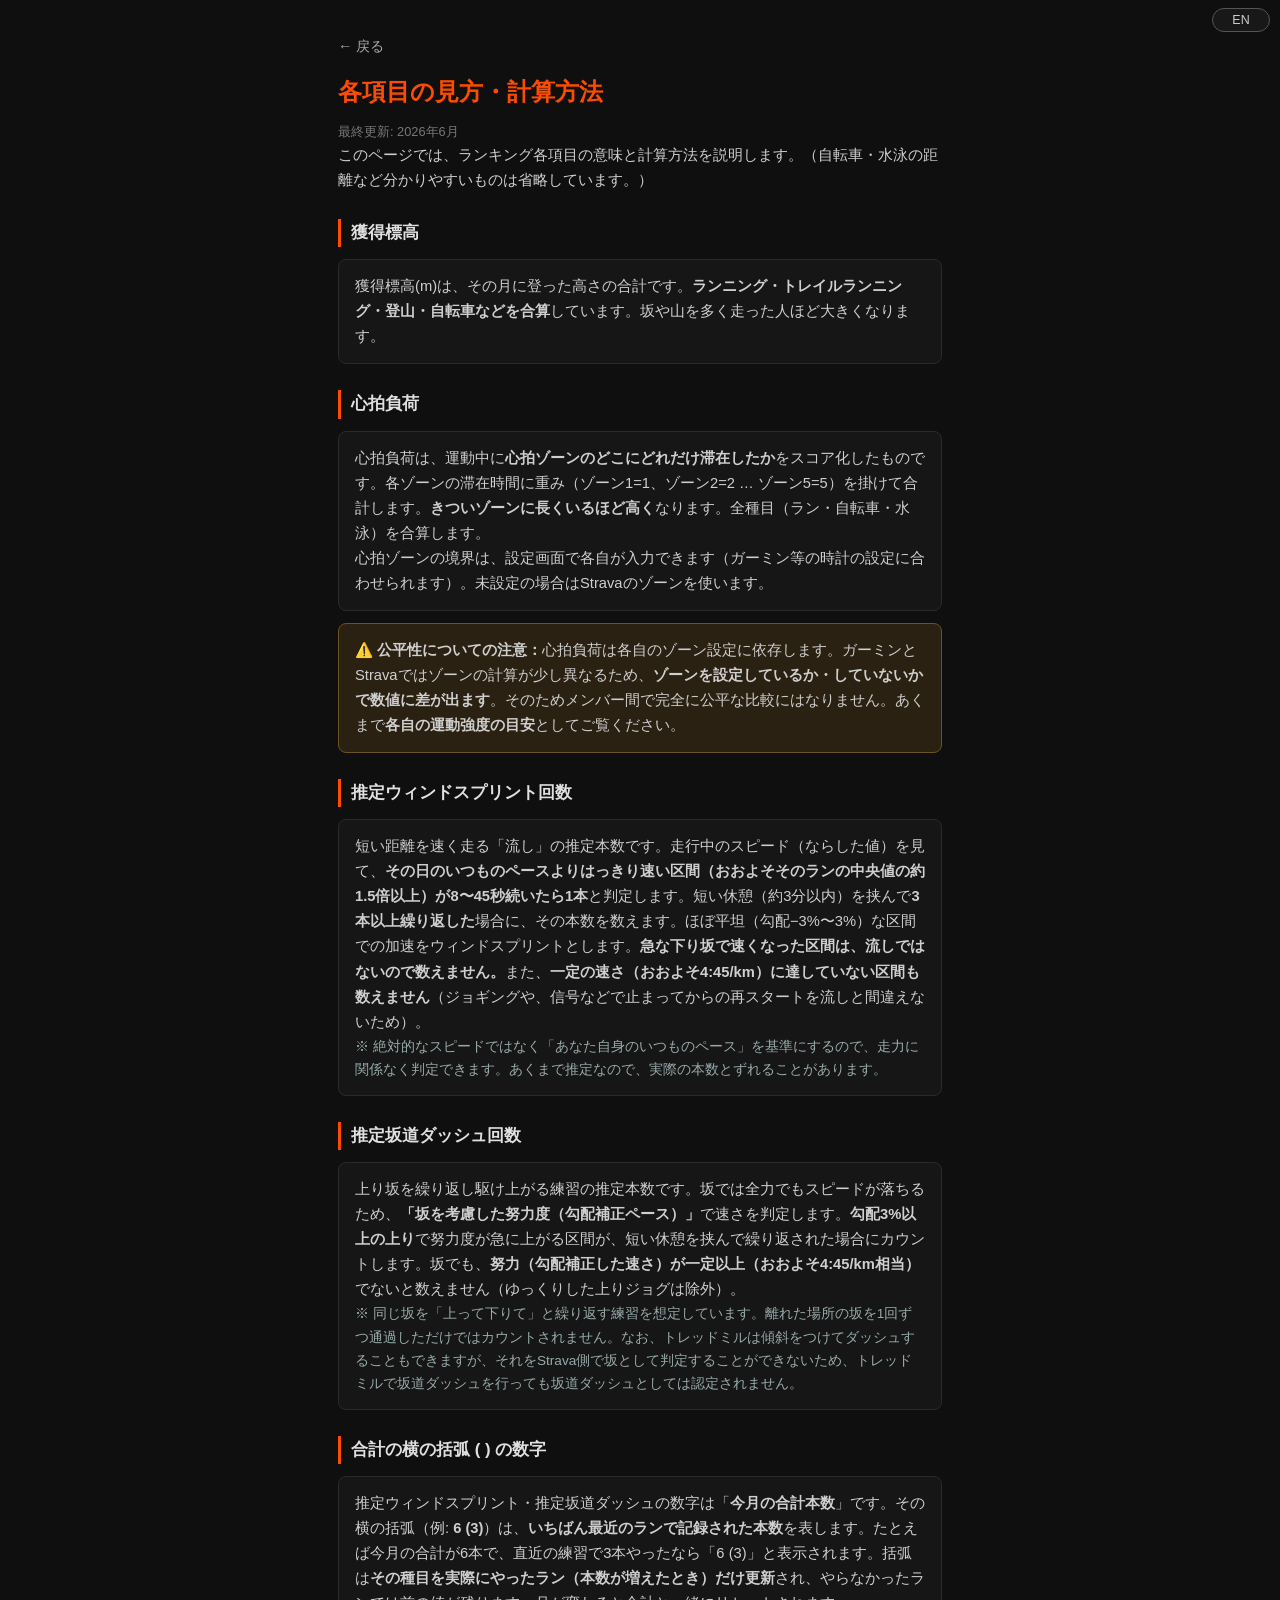
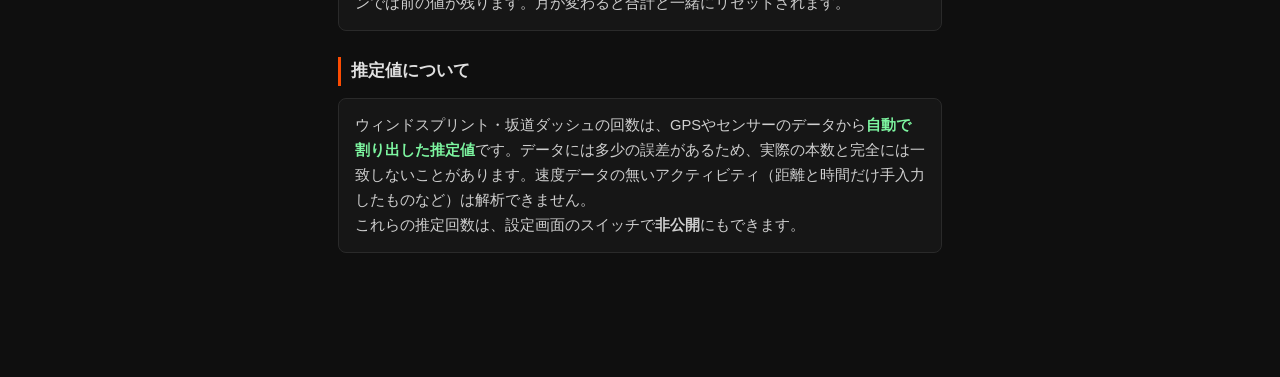
==== commit 5410f2a5: "ガイドのWS・坂道説明に「最低速度4:45/km」を追記（日英） ジョグや信号待ちからの再加速を数えない条件を明記。坂道はGAPでの最低速度。  Co-Authored-By: Claude Opus" ====
--- a/guide.html
+++ b/guide.html
@@ -44,13 +44,13 @@
 
     <h3 data-i18n="s3.title">推定ウィンドスプリント回数</h3>
     <div class="box">
-      <p data-i18n="s3.p">短い距離を速く走る「流し」の推定本数です。走行中のスピード（ならした値）を見て、<b>その日のいつものペースよりはっきり速い区間（おおよそそのランの中央値の約1.5倍以上）が8〜45秒続いたら1本</b>と判定します。短い休憩（約3分以内）を挟んで<b>3本以上繰り返した</b>場合に、その本数を数えます。ほぼ平坦（勾配−3%〜3%）な区間での加速をウィンドスプリントとします。<b>急な下り坂で速くなった区間は、流しではないので数えません。</b></p>
+      <p data-i18n="s3.p">短い距離を速く走る「流し」の推定本数です。走行中のスピード（ならした値）を見て、<b>その日のいつものペースよりはっきり速い区間（おおよそそのランの中央値の約1.5倍以上）が8〜45秒続いたら1本</b>と判定します。短い休憩（約3分以内）を挟んで<b>3本以上繰り返した</b>場合に、その本数を数えます。ほぼ平坦（勾配−3%〜3%）な区間での加速をウィンドスプリントとします。<b>急な下り坂で速くなった区間は、流しではないので数えません。</b>また、<b>一定の速さ（おおよそ4:45/km）に達していない区間も数えません</b>（ジョギングや、信号などで止まってからの再スタートを流しと間違えないため）。</p>
       <p class="note" data-i18n="s3.note">※ 絶対的なスピードではなく「あなた自身のいつものペース」を基準にするので、走力に関係なく判定できます。あくまで推定なので、実際の本数とずれることがあります。</p>
     </div>
 
     <h3 data-i18n="s4.title">推定坂道ダッシュ回数</h3>
     <div class="box">
-      <p data-i18n="s4.p">上り坂を繰り返し駆け上がる練習の推定本数です。坂では全力でもスピードが落ちるため、<b>「坂を考慮した努力度（勾配補正ペース）」</b>で速さを判定します。<b>勾配3%以上の上り</b>で努力度が急に上がる区間が、短い休憩を挟んで繰り返された場合にカウントします。</p>
+      <p data-i18n="s4.p">上り坂を繰り返し駆け上がる練習の推定本数です。坂では全力でもスピードが落ちるため、<b>「坂を考慮した努力度（勾配補正ペース）」</b>で速さを判定します。<b>勾配3%以上の上り</b>で努力度が急に上がる区間が、短い休憩を挟んで繰り返された場合にカウントします。坂でも、<b>努力（勾配補正した速さ）が一定以上（おおよそ4:45/km相当）</b>でないと数えません（ゆっくりした上りジョグは除外）。</p>
       <p class="note" data-i18n="s4.note">※ 同じ坂を「上って下りて」と繰り返す練習を想定しています。離れた場所の坂を1回ずつ通過しただけではカウントされません。なお、トレッドミルは傾斜をつけてダッシュすることもできますが、それをStrava側で坂として判定することができないため、トレッドミルで坂道ダッシュを行っても坂道ダッシュとしては認定されません。</p>
     </div>
 
@@ -81,10 +81,10 @@
         's2.zone': 'Each member can enter their own heart-rate zone boundaries in Settings (to match their watch, e.g. Garmin). If not set, Strava’s zones are used.',
         's2.warn': '<b>⚠️ A note on fairness:</b> Heart-rate load depends on each person’s zone settings. Garmin and Strava compute zones slightly differently, so <b>the value differs depending on whether and how someone has set their zones</b>. It is therefore not a perfectly fair comparison between members — please treat it as a <b>rough indicator of your own effort</b>.',
         's3.title': 'Estimated wind-sprint count',
-        's3.p': 'An estimate of how many short fast strides ("wind sprints") you did. Looking at your (smoothed) speed during a run, <b>a burst clearly faster than your usual pace that day (about 1.5× the run’s median speed) lasting 8–45 seconds counts as one rep</b>. If 3 or more such reps are repeated with short rests (within ~3 minutes), they are counted. Bursts on roughly flat ground (grade −3% to 3%) count as wind sprints. <b>Fast sections on steep downhills are not counted, since they are not strides.</b>',
+        's3.p': 'An estimate of how many short fast strides ("wind sprints") you did. Looking at your (smoothed) speed during a run, <b>a burst clearly faster than your usual pace that day (about 1.5× the run’s median speed) lasting 8–45 seconds counts as one rep</b>. If 3 or more such reps are repeated with short rests (within ~3 minutes), they are counted. Bursts on roughly flat ground (grade −3% to 3%) count as wind sprints. <b>Fast sections on steep downhills are not counted, since they are not strides.</b> Also, <b>sections that do not reach a minimum speed (about 4:45/km) are not counted</b> (so easy jogging, or restarting after a traffic-light stop, is not mistaken for a stride).',
         's3.note': '※ It uses "your own usual pace" rather than an absolute speed, so it works regardless of running level. It is only an estimate and may differ from your actual count.',
         's4.title': 'Estimated hill-dash count',
-        's4.p': 'An estimate of repeated hard uphill efforts. Because speed drops on hills even at full effort, we judge intensity using a <b>"grade-adjusted effort pace"</b>. A sharp rise in effort on an <b>uphill of 3% grade or more</b>, repeated with short rests, is counted.',
+        's4.p': 'An estimate of repeated hard uphill efforts. Because speed drops on hills even at full effort, we judge intensity using a <b>"grade-adjusted effort pace"</b>. A sharp rise in effort on an <b>uphill of 3% grade or more</b>, repeated with short rests, is counted. On hills too, an effort (grade-adjusted speed) below a minimum (about 4:45/km equivalent) is not counted (slow uphill jogging is excluded).',
         's4.note': '※ This assumes a workout where you repeat the same hill (up, then down, then up…). Passing isolated hills once each is not counted. Note: you can set an incline on a treadmill and run hard, but Strava cannot detect that as a hill, so hill dashes done on a treadmill will not be recognized as hill dashes.',
         's5.title': 'About the estimates',
         's5.p': 'Wind-sprint and hill-dash counts are <span class="good">estimated automatically</span> from GPS and sensor data. Because the data has some noise, they may not exactly match your real count. Activities with no speed data (e.g. runs entered manually as distance and time only) cannot be analyzed.',
--- a/style.css
+++ b/style.css
@@ -628,6 +628,8 @@
   thead th:nth-child(15), tbody td:nth-child(15) { display: none; }
   .mobile-team { display: block; margin-top: 3px; }
   .mobile-team .team-badge { font-size: 10px; padding: 1px 5px; }
+  /* スマホでは推定WS/坂道の最新本数(括弧)を必ず2行目に。桁数で折返しがブレず、列が窮屈にならない */
+  .drill-latest { display: block; line-height: 1.15; }
 }
 
 .detail-grid { display: grid; grid-template-columns: repeat(auto-fit, minmax(78px, 1fr)); gap: 8px; margin: 12px 0; }
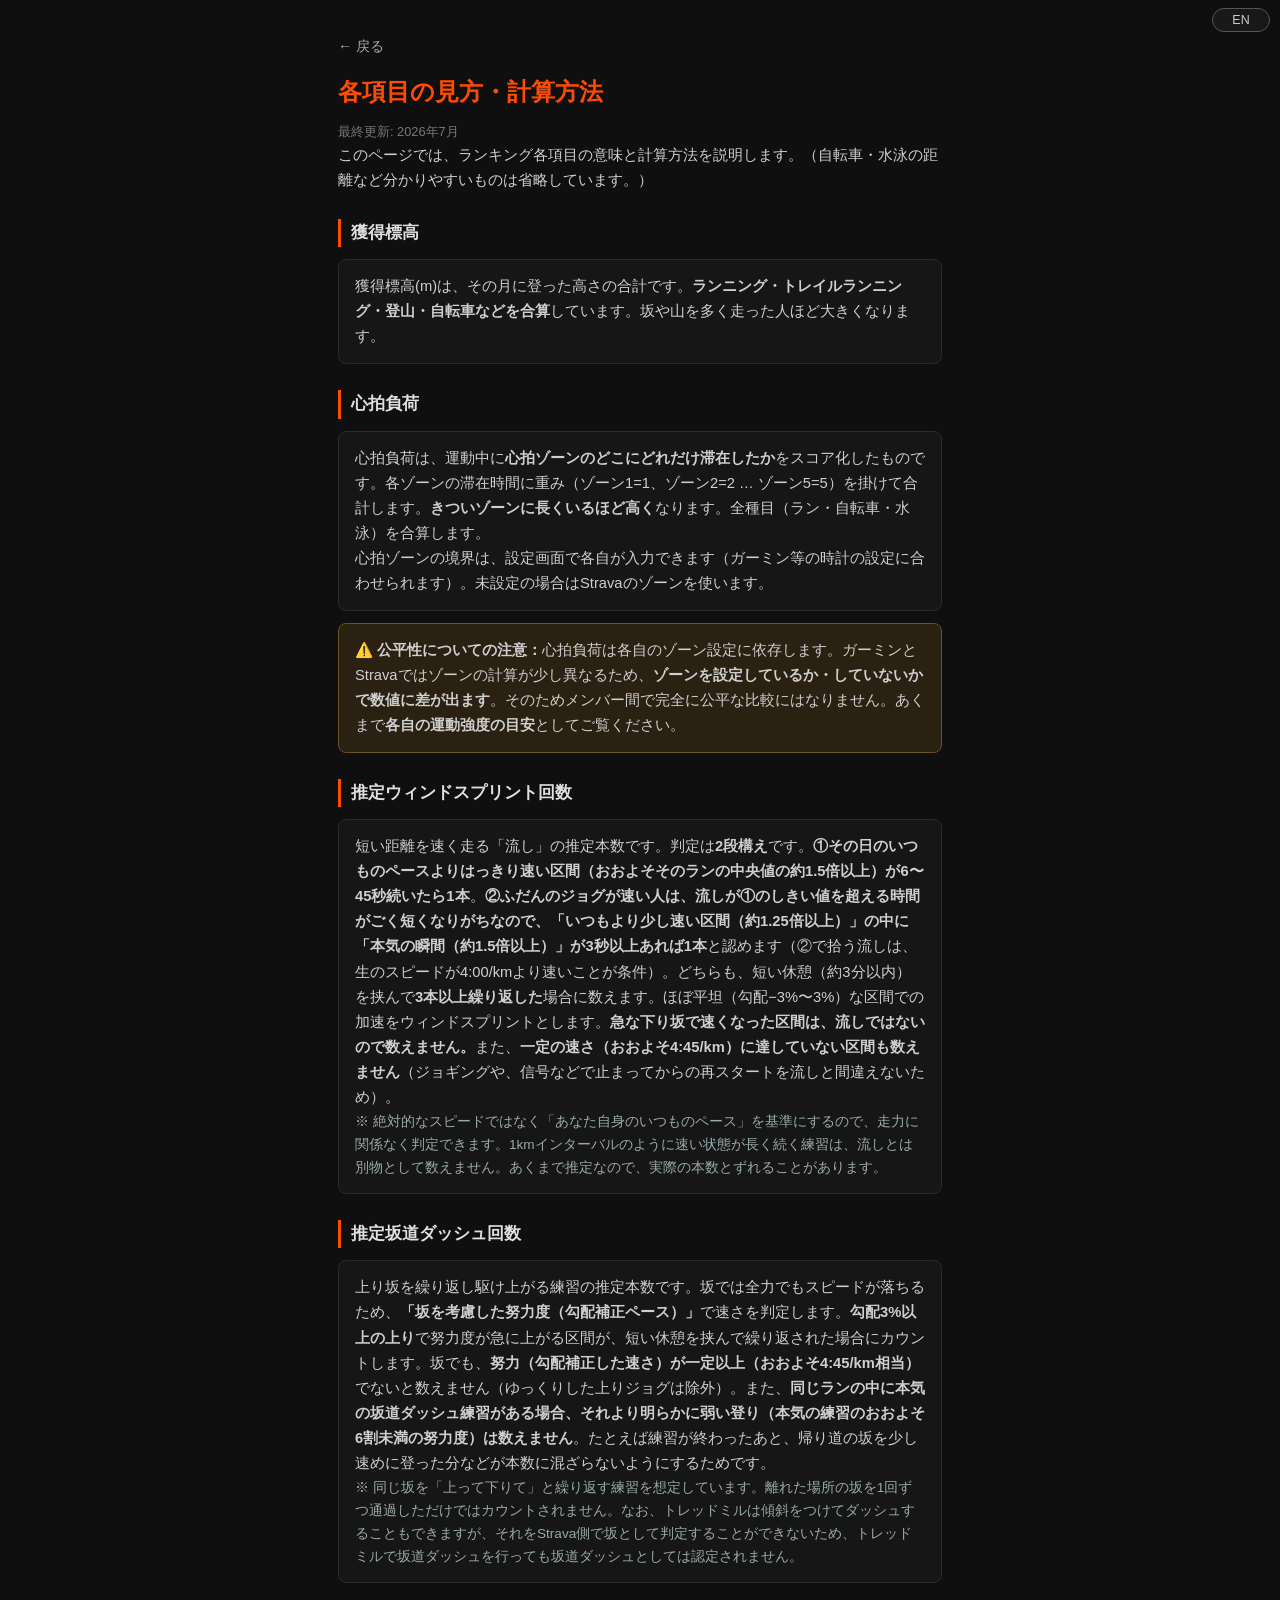
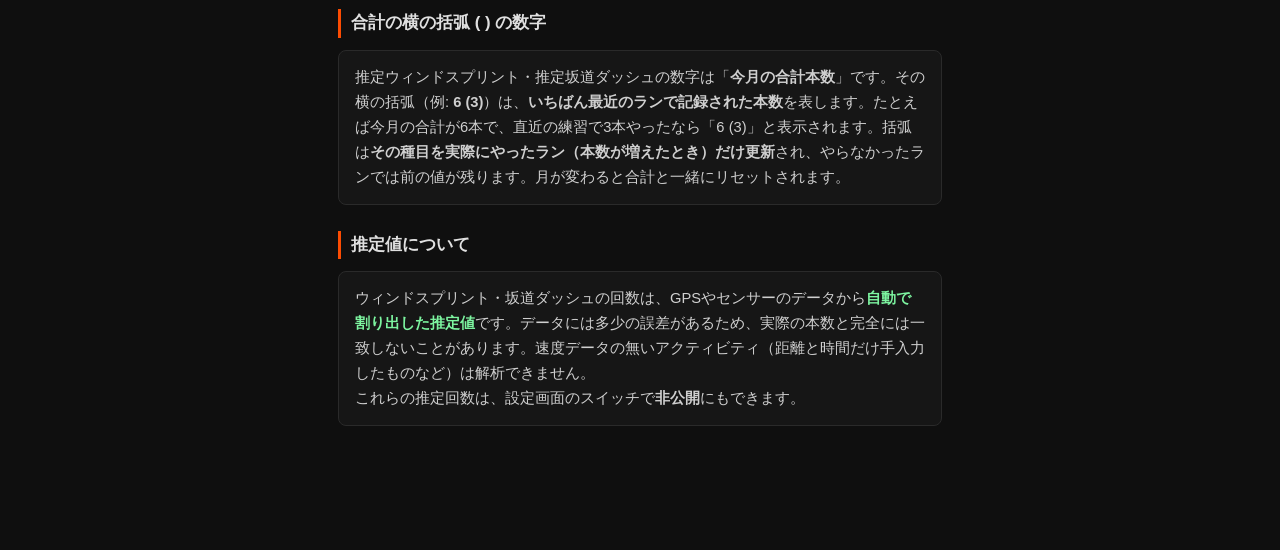
==== commit 4ceb890e: "ガイド更新: WS判定の2段構え・坂道ダッシュの強度フィルタを説明に追記（日英） Co-Authored-By: Claude Fable 5 <noreply@anthropic.com>" ====
--- a/guide.html
+++ b/guide.html
@@ -4,6 +4,9 @@
   <meta charset="UTF-8">
   <meta name="viewport" content="width=device-width, initial-scale=1.0">
   <title>各項目の見方・計算方法 - Liberty Team Ranking</title>
+  <link rel="icon" type="image/svg+xml" href="img/favicon.svg">
+  <link rel="icon" type="image/png" sizes="32x32" href="img/favicon-32.png">
+  <link rel="apple-touch-icon" href="img/apple-touch-icon.png">
   <link rel="stylesheet" href="style.css">
   <style>
     .guide-page { max-width: 640px; margin: 32px auto; padding: 0 18px 80px; line-height: 1.7; }
@@ -25,7 +28,7 @@
   <div class="guide-page">
     <button class="back-btn" onclick="history.back()" data-i18n="back">← 戻る</button>
     <h2 data-i18n="title">各項目の見方・計算方法</h2>
-    <p class="updated" data-i18n="updated">最終更新: 2026年6月</p>
+    <p class="updated" data-i18n="updated">最終更新: 2026年7月</p>
     <p data-i18n="intro">このページでは、ランキング各項目の意味と計算方法を説明します。（自転車・水泳の距離など分かりやすいものは省略しています。）</p>
 
     <h3 data-i18n="s1.title">獲得標高</h3>
@@ -44,13 +47,13 @@
 
     <h3 data-i18n="s3.title">推定ウィンドスプリント回数</h3>
     <div class="box">
-      <p data-i18n="s3.p">短い距離を速く走る「流し」の推定本数です。走行中のスピード（ならした値）を見て、<b>その日のいつものペースよりはっきり速い区間（おおよそそのランの中央値の約1.5倍以上）が8〜45秒続いたら1本</b>と判定します。短い休憩（約3分以内）を挟んで<b>3本以上繰り返した</b>場合に、その本数を数えます。ほぼ平坦（勾配−3%〜3%）な区間での加速をウィンドスプリントとします。<b>急な下り坂で速くなった区間は、流しではないので数えません。</b>また、<b>一定の速さ（おおよそ4:45/km）に達していない区間も数えません</b>（ジョギングや、信号などで止まってからの再スタートを流しと間違えないため）。</p>
-      <p class="note" data-i18n="s3.note">※ 絶対的なスピードではなく「あなた自身のいつものペース」を基準にするので、走力に関係なく判定できます。あくまで推定なので、実際の本数とずれることがあります。</p>
+      <p data-i18n="s3.p">短い距離を速く走る「流し」の推定本数です。判定は<b>2段構え</b>です。<b>①その日のいつものペースよりはっきり速い区間（おおよそそのランの中央値の約1.5倍以上）が6〜45秒続いたら1本</b>。<b>②ふだんのジョグが速い人は、流しが①のしきい値を超える時間がごく短くなりがちなので、「いつもより少し速い区間（約1.25倍以上）」の中に「本気の瞬間（約1.5倍以上）」が3秒以上あれば1本</b>と認めます（②で拾う流しは、生のスピードが4:00/kmより速いことが条件）。どちらも、短い休憩（約3分以内）を挟んで<b>3本以上繰り返した</b>場合に数えます。ほぼ平坦（勾配−3%〜3%）な区間での加速をウィンドスプリントとします。<b>急な下り坂で速くなった区間は、流しではないので数えません。</b>また、<b>一定の速さ（おおよそ4:45/km）に達していない区間も数えません</b>（ジョギングや、信号などで止まってからの再スタートを流しと間違えないため）。</p>
+      <p class="note" data-i18n="s3.note">※ 絶対的なスピードではなく「あなた自身のいつものペース」を基準にするので、走力に関係なく判定できます。1kmインターバルのように速い状態が長く続く練習は、流しとは別物として数えません。あくまで推定なので、実際の本数とずれることがあります。</p>
     </div>
 
     <h3 data-i18n="s4.title">推定坂道ダッシュ回数</h3>
     <div class="box">
-      <p data-i18n="s4.p">上り坂を繰り返し駆け上がる練習の推定本数です。坂では全力でもスピードが落ちるため、<b>「坂を考慮した努力度（勾配補正ペース）」</b>で速さを判定します。<b>勾配3%以上の上り</b>で努力度が急に上がる区間が、短い休憩を挟んで繰り返された場合にカウントします。坂でも、<b>努力（勾配補正した速さ）が一定以上（おおよそ4:45/km相当）</b>でないと数えません（ゆっくりした上りジョグは除外）。</p>
+      <p data-i18n="s4.p">上り坂を繰り返し駆け上がる練習の推定本数です。坂では全力でもスピードが落ちるため、<b>「坂を考慮した努力度（勾配補正ペース）」</b>で速さを判定します。<b>勾配3%以上の上り</b>で努力度が急に上がる区間が、短い休憩を挟んで繰り返された場合にカウントします。坂でも、<b>努力（勾配補正した速さ）が一定以上（おおよそ4:45/km相当）</b>でないと数えません（ゆっくりした上りジョグは除外）。また、<b>同じランの中に本気の坂道ダッシュ練習がある場合、それより明らかに弱い登り（本気の練習のおおよそ6割未満の努力度）は数えません</b>。たとえば練習が終わったあと、帰り道の坂を少し速めに登った分などが本数に混ざらないようにするためです。</p>
       <p class="note" data-i18n="s4.note">※ 同じ坂を「上って下りて」と繰り返す練習を想定しています。離れた場所の坂を1回ずつ通過しただけではカウントされません。なお、トレッドミルは傾斜をつけてダッシュすることもできますが、それをStrava側で坂として判定することができないため、トレッドミルで坂道ダッシュを行っても坂道ダッシュとしては認定されません。</p>
     </div>
 
@@ -72,7 +75,7 @@
       en: {
         'back': '← Back',
         'title': 'How each metric is calculated',
-        'updated': 'Last updated: June 2026',
+        'updated': 'Last updated: July 2026',
         'intro': 'This page explains what each ranking column means and how it is calculated. (Self-explanatory items such as cycling/swimming distance are omitted.)',
         's1.title': 'Elevation gain',
         's1.p': 'Elevation gain (m) is the total height climbed during the month. It is the <b>combined total of running, trail running, hiking, cycling, and so on.</b> The more hills or mountains you run, the higher it gets.',
@@ -81,10 +84,10 @@
         's2.zone': 'Each member can enter their own heart-rate zone boundaries in Settings (to match their watch, e.g. Garmin). If not set, Strava’s zones are used.',
         's2.warn': '<b>⚠️ A note on fairness:</b> Heart-rate load depends on each person’s zone settings. Garmin and Strava compute zones slightly differently, so <b>the value differs depending on whether and how someone has set their zones</b>. It is therefore not a perfectly fair comparison between members — please treat it as a <b>rough indicator of your own effort</b>.',
         's3.title': 'Estimated wind-sprint count',
-        's3.p': 'An estimate of how many short fast strides ("wind sprints") you did. Looking at your (smoothed) speed during a run, <b>a burst clearly faster than your usual pace that day (about 1.5× the run’s median speed) lasting 8–45 seconds counts as one rep</b>. If 3 or more such reps are repeated with short rests (within ~3 minutes), they are counted. Bursts on roughly flat ground (grade −3% to 3%) count as wind sprints. <b>Fast sections on steep downhills are not counted, since they are not strides.</b> Also, <b>sections that do not reach a minimum speed (about 4:45/km) are not counted</b> (so easy jogging, or restarting after a traffic-light stop, is not mistaken for a stride).',
-        's3.note': '※ It uses "your own usual pace" rather than an absolute speed, so it works regardless of running level. It is only an estimate and may differ from your actual count.',
+        's3.p': 'An estimate of how many short fast strides ("wind sprints") you did. Detection works in <b>two stages</b>. <b>(1) A burst clearly faster than your usual pace that day (about 1.5× the run’s median speed) lasting 6–45 seconds counts as one rep.</b> <b>(2) For runners whose everyday jog is fast, a stride may exceed the 1.5× threshold only very briefly — so a section "somewhat faster than usual (about 1.25×)" that contains an all-out moment (about 1.5× or more) for at least 3 seconds also counts as one rep</b> (strides picked up this way must be faster than 4:00/km in raw speed). In both cases, reps are counted only when <b>repeated 3 or more times</b> with short rests (within ~3 minutes). Bursts on roughly flat ground (grade −3% to 3%) count as wind sprints. <b>Fast sections on steep downhills are not counted, since they are not strides.</b> Also, <b>sections that do not reach a minimum speed (about 4:45/km) are not counted</b> (so easy jogging, or restarting after a traffic-light stop, is not mistaken for a stride).',
+        's3.note': '※ It uses "your own usual pace" rather than an absolute speed, so it works regardless of running level. Workouts where the fast pace lasts long, such as 1&nbsp;km intervals, are treated as a different thing and not counted as strides. It is only an estimate and may differ from your actual count.',
         's4.title': 'Estimated hill-dash count',
-        's4.p': 'An estimate of repeated hard uphill efforts. Because speed drops on hills even at full effort, we judge intensity using a <b>"grade-adjusted effort pace"</b>. A sharp rise in effort on an <b>uphill of 3% grade or more</b>, repeated with short rests, is counted. On hills too, an effort (grade-adjusted speed) below a minimum (about 4:45/km equivalent) is not counted (slow uphill jogging is excluded).',
+        's4.p': 'An estimate of repeated hard uphill efforts. Because speed drops on hills even at full effort, we judge intensity using a <b>"grade-adjusted effort pace"</b>. A sharp rise in effort on an <b>uphill of 3% grade or more</b>, repeated with short rests, is counted. On hills too, an effort (grade-adjusted speed) below a minimum (about 4:45/km equivalent) is not counted (slow uphill jogging is excluded). In addition, <b>if a run contains an all-out hill-dash session, clearly weaker climbs in the same run (below roughly 60% of that session’s effort) are not counted</b> — for example, climbing a hill a bit briskly on the way home after the workout will not be added to your count.',
         's4.note': '※ This assumes a workout where you repeat the same hill (up, then down, then up…). Passing isolated hills once each is not counted. Note: you can set an incline on a treadmill and run hard, but Strava cannot detect that as a hill, so hill dashes done on a treadmill will not be recognized as hill dashes.',
         's5.title': 'About the estimates',
         's5.p': 'Wind-sprint and hill-dash counts are <span class="good">estimated automatically</span> from GPS and sensor data. Because the data has some noise, they may not exactly match your real count. Activities with no speed data (e.g. runs entered manually as distance and time only) cannot be analyzed.',
--- a/style.css
+++ b/style.css
@@ -559,6 +559,7 @@
 }
 .react-add:hover { border-color: #fc4c02; color: #fc4c02; }
 .react-picker { display: flex; gap: 6px; }
+.react-names { flex-basis: 100%; width: 100%; color: #aaa; font-size: 0.78rem; margin-top: 2px; }
 
 /* 投票 */
 .poll-create-btn {
